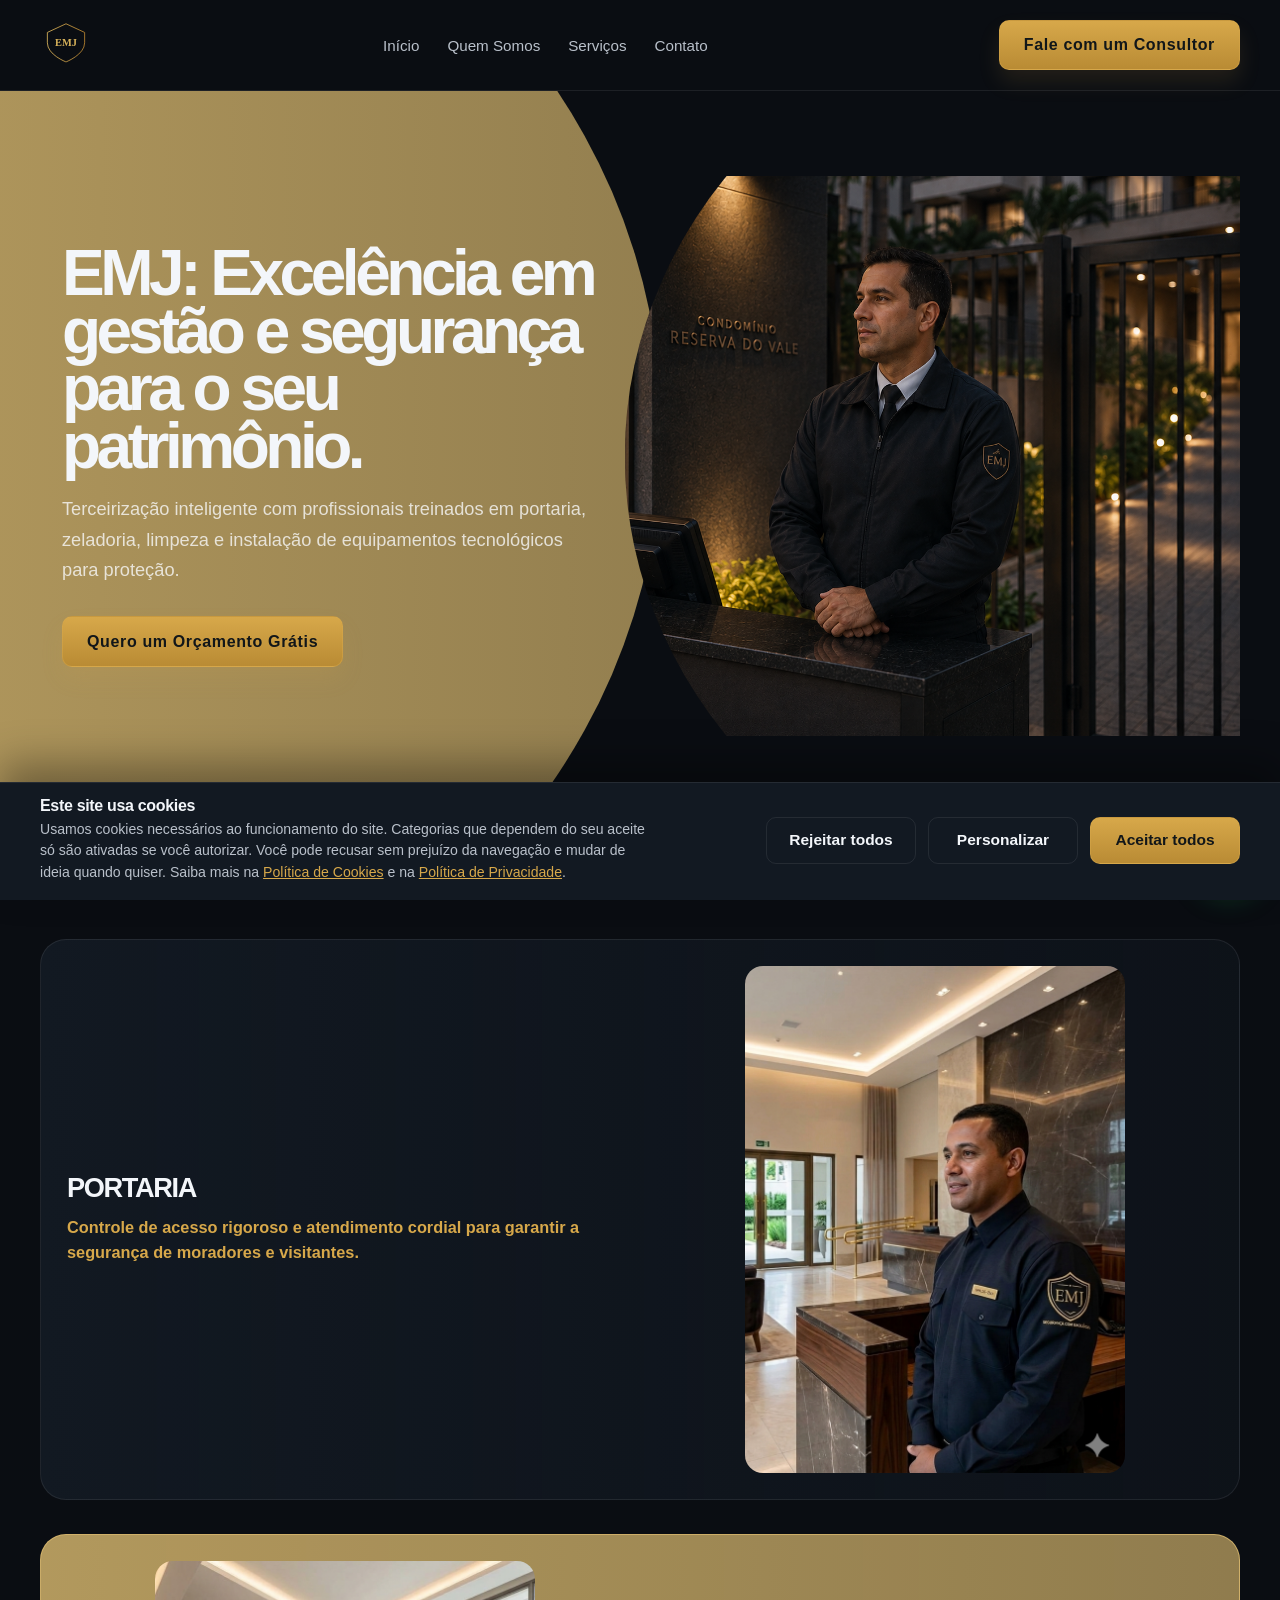
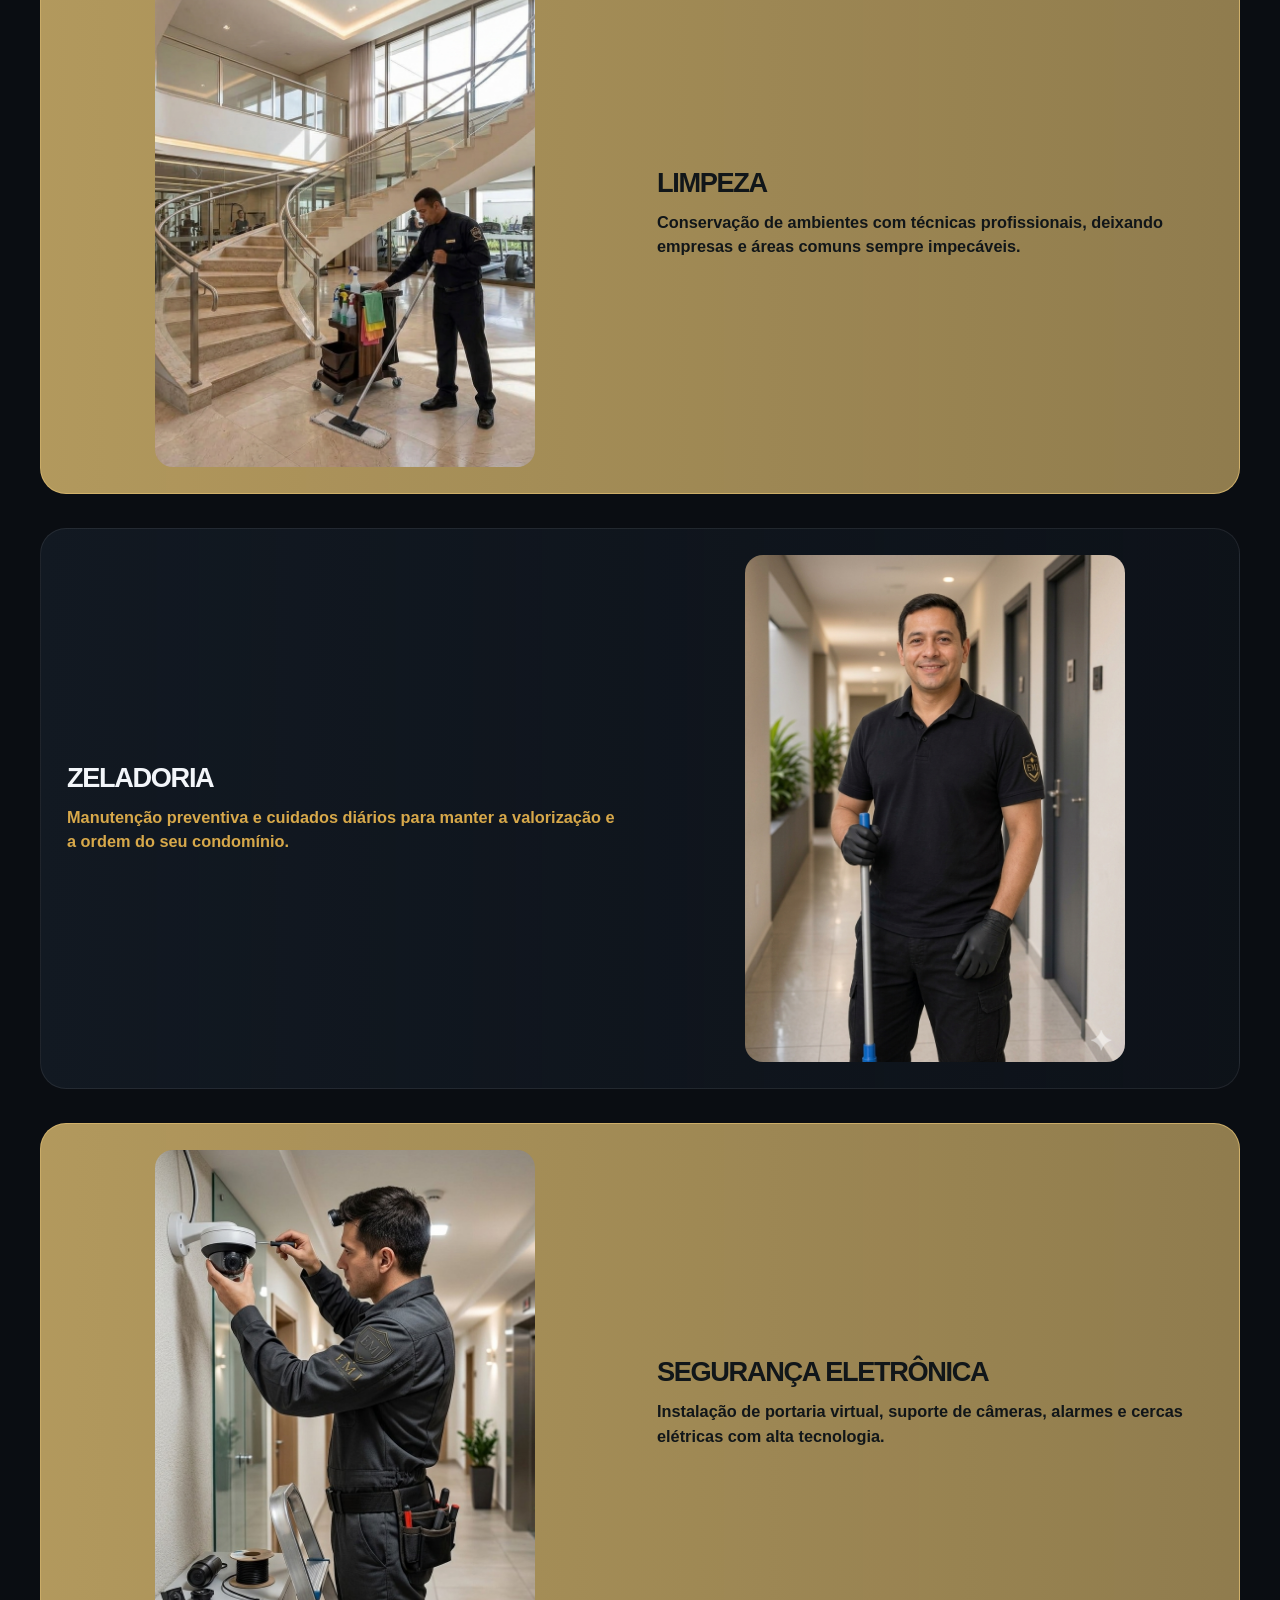
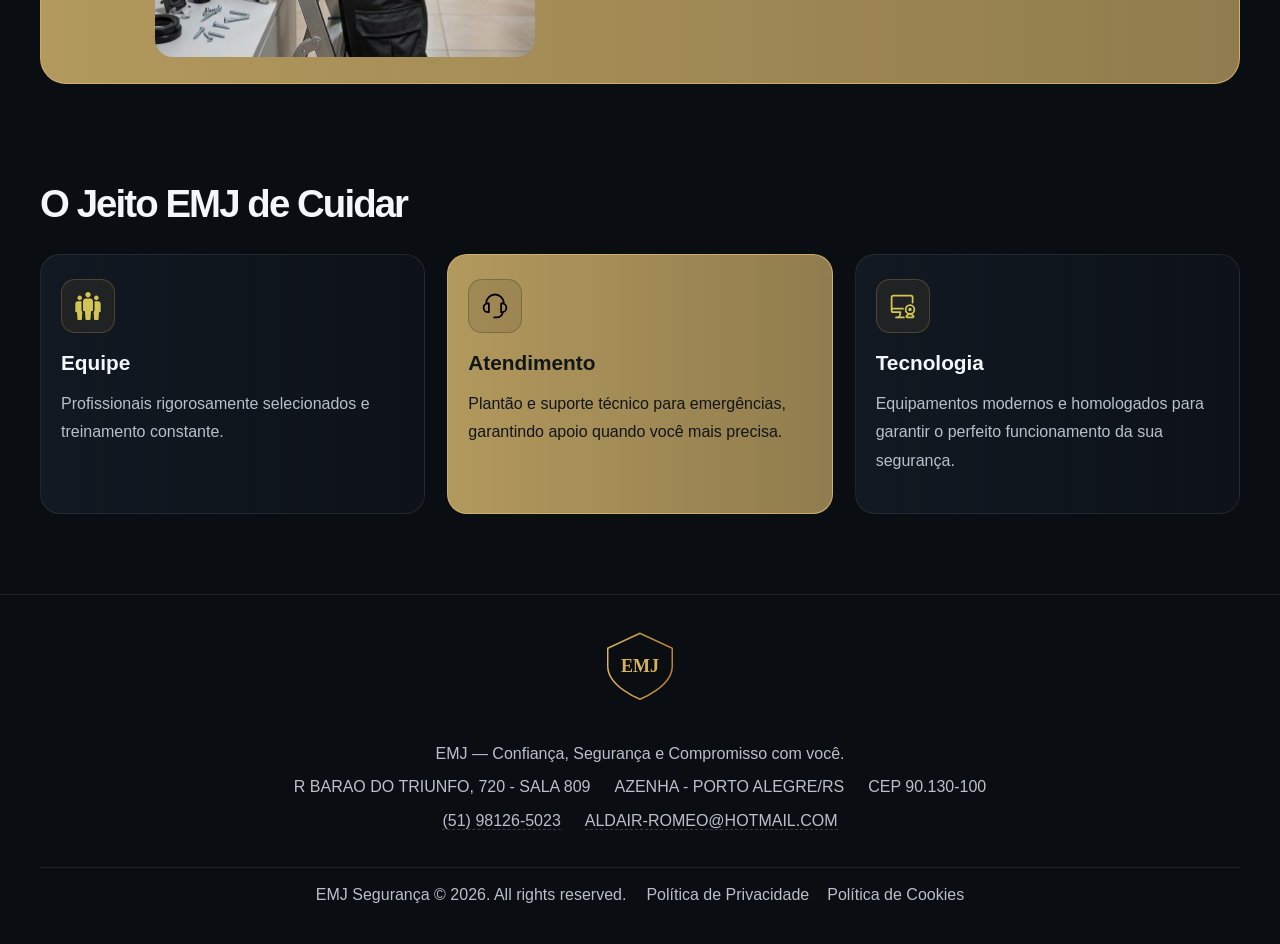
==== index.html @ c7e9490b "ajuste imagem portaria" ====
<!doctype html>
<html lang="pt-BR">
  <head>
    <meta charset="utf-8" />
    <meta name="viewport" content="width=device-width,initial-scale=1" />
    <title>EMJ: Excelência em gestão e segurança para o seu patrimônio.</title>
    <meta name="description" content="Terceirização inteligente com profissionais treinados em portaria, zeladoria, limpeza e instalação de equipamentos tecnológicos para proteção." />

    <link rel="icon" href="assets/emj-logo_sem_fundo.svg" type="image/svg+xml" />
    <meta name="theme-color" content="#0a0d12" />

    <meta property="og:type" content="website" />
    <meta property="og:locale" content="pt_BR" />
    <meta property="og:site_name" content="EMJ" />
    <meta property="og:title" content="EMJ: Excelência em gestão e segurança para o seu patrimônio." />
    <meta property="og:description" content="Terceirização inteligente com profissionais treinados em portaria, zeladoria, limpeza e instalação de equipamentos tecnológicos para proteção." />
    <meta property="og:image" content="assets/capa.png" />
    <meta name="twitter:card" content="summary_large_image" />

    <link rel="preload" as="image" href="assets/capa.png" />
    <link rel="stylesheet" href="css/styles.css?v=25" />

    <script type="application/ld+json">
      {
        "@context": "https://schema.org",
        "@type": "LocalBusiness",
        "name": "EMJ",
        "description": "Terceirização inteligente com profissionais treinados em portaria, zeladoria, limpeza e instalação de equipamentos tecnológicos para proteção.",
        "image": "assets/capa.png",
        "telephone": "+5551981265023",
        "email": "aldair-romeo@hotmail.com",
        "address": {
          "@type": "PostalAddress",
          "streetAddress": "R Barão do Triunfo, 720, Sala 809",
          "addressLocality": "Porto Alegre",
          "addressRegion": "RS",
          "postalCode": "90130-100",
          "addressCountry": "BR"
        },
        "areaServed": {
          "@type": "City",
          "name": "Porto Alegre"
        },
        "makesOffer": [
          { "@type": "Offer", "itemOffered": { "@type": "Service", "name": "Portaria" } },
          { "@type": "Offer", "itemOffered": { "@type": "Service", "name": "Limpeza" } },
          { "@type": "Offer", "itemOffered": { "@type": "Service", "name": "Zeladoria" } },
          { "@type": "Offer", "itemOffered": { "@type": "Service", "name": "Segurança Eletrônica" } }
        ]
      }
    </script>
  </head>
  <body>
    <header class="site-header">
      <div class="container header-inner">
        <a class="logo" href="#" aria-label="Início">
          <img src="assets/emj-logo_sem_fundo.svg" alt="EMJ" width="90" height="90" />
        </a>

        <nav class="main-nav" aria-label="Navegação principal">
          <a href="#">Início</a>
          <a href="#sobre">Quem Somos</a>
          <a href="#servicos">Serviços</a>
          <a href="#contato">Contato</a>
        </nav>

        <a class="btn-cta" data-contato="whatsapp" href="#contato" target="_blank" rel="noopener">Fale com um Consultor</a>
      </div>
    </header>

    <main>
      <section class="hero">
        <div class="hero-shape"></div>
        <div class="container hero-inner">
          <div class="hero-copy">
            <h1><span class="hero-brand">EMJ:</span> Excelência em gestão e segurança para o seu patrimônio.</h1>
            <p>
              Terceirização inteligente com profissionais treinados em portaria, zeladoria, limpeza e instalação de equipamentos tecnológicos para proteção.
            </p>
            <a class="btn-primary" href="#contato">Quero um Orçamento Grátis</a>
          </div>

          <div class="hero-visual" aria-hidden="true">
            <div class="hero-photo"></div>
          </div>
        </div>
      </section>

      <section id="servicos" class="services">
        <div class="container">
          <ol class="linha-tempo">
            <li class="linha-item linha-esquerda">
              <article class="linha-card">
                <img class="linha-imagem" data-foco="direita" src="assets/portaria.png" alt="Portaria" width="1024" height="1024" loading="lazy" decoding="async" />
                <div class="linha-texto">
                  <h2>Portaria</h2>
                  <p>Controle de acesso rigoroso e atendimento cordial para garantir a segurança de moradores e visitantes.</p>
                </div>
              </article>
            </li>

            <li class="linha-item linha-direita">
              <article class="linha-card">
                <img class="linha-imagem" src="assets/limpeza2.png" alt="Limpeza" width="896" height="1200" loading="lazy" decoding="async" />
                <div class="linha-texto">
                  <h2>Limpeza</h2>
                  <p>Conservação de ambientes com técnicas profissionais, deixando empresas e áreas comuns sempre impecáveis.</p>
                </div>
              </article>
            </li>

            <li class="linha-item linha-esquerda">
              <article class="linha-card">
                <img class="linha-imagem" src="assets/zeladoria.png" alt="Zeladoria" width="780" height="1019" loading="lazy" decoding="async" />
                <div class="linha-texto">
                  <h2>Zeladoria</h2>
                  <p>Manutenção preventiva e cuidados diários para manter a valorização e a ordem do seu condomínio.</p>
                </div>
              </article>
            </li>

            <li class="linha-item linha-direita">
              <article class="linha-card">
                <img class="linha-imagem" src="assets/instalacao.jpeg" alt="Segurança Eletrônica" width="1024" height="1024" loading="lazy" decoding="async" />
                <div class="linha-texto">
                  <h2>Segurança Eletrônica</h2>
                  <p>Instalação de portaria virtual, suporte de câmeras, alarmes e cercas elétricas com alta tecnologia.</p>
                </div>
              </article>
            </li>
          </ol>
        </div>
      </section>

      <section id="sobre" class="solutions">
        <div class="container">
          <div class="section-head narrow">
            <h2>O Jeito EMJ de Cuidar</h2>
          </div>

          <div class="solution-grid">
            <article class="solution-card">
              <div class="solution-icon">
                <img src="assets/team.svg" alt="" width="28" height="28" loading="lazy" decoding="async" />
              </div>
              <h3>Equipe</h3>
              <p>Profissionais rigorosamente selecionados e treinamento constante.</p>
            </article>

            <article class="solution-card">
              <div class="solution-icon">
                <img src="assets/service.svg" alt="" width="28" height="28" loading="lazy" decoding="async" />
              </div>
              <h3>Atendimento</h3>
              <p>Plantão e suporte técnico para emergências, garantindo apoio quando você mais precisa.</p>
            </article>

            <article class="solution-card">
              <div class="solution-icon">
                <img src="assets/cam.svg" alt="" width="28" height="28" loading="lazy" decoding="async" />
              </div>
              <h3>Tecnologia</h3>
              <p>Equipamentos modernos e homologados para garantir o perfeito funcionamento da sua segurança.</p>
            </article>
          </div>
        </div>
      </section>
    </main>

    <footer id="contato" class="site-footer">
      <div class="container footer-top">
        <div class="footer-brand">
          <img src="assets/emj-logo_sem_fundo.svg" alt="EMJ" class="logo-sm" width="90" height="90" loading="lazy" />
        </div>

        <div class="footer-info">
          <p>EMJ — Confiança, Segurança e Compromisso com você.</p>

          <div class="footer-contato">
            <p>R BARAO DO TRIUNFO, 720 - SALA 809</p>
            <p>AZENHA - PORTO ALEGRE/RS</p>
            <p>CEP 90.130-100</p>
            <p><a data-contato="telefone" data-copiavel href="#"></a></p>
            <p><a data-copiavel href="mailto:ALDAIR-ROMEO@HOTMAIL.COM">ALDAIR-ROMEO@HOTMAIL.COM</a></p>
            <p class="apenas-leitor" role="status" aria-live="polite"></p>
          </div>
        </div>

      </div>

      <div class="container footer-bottom">
        <span>EMJ Segurança © 2026. All rights reserved.</span>
        <div class="legal-links">
          <a href="politica-de-privacidade.html" target="_blank" rel="noopener">Política de Privacidade</a>
          <a href="politica-de-cookies.html" target="_blank" rel="noopener">Política de Cookies</a>
        </div>
      </div>
    </footer>

    <a class="wa-float" href="https://wa.me/5551995747331?text=Ol%C3%A1%2C%20preciso%20de%20informa%C3%A7%C3%A3o%20ou%20de%20or%C3%A7amento." aria-label="Falar no WhatsApp" target="_blank" rel="noreferrer">
      <svg xmlns="http://www.w3.org/2000/svg" viewBox="0 0 448 512" aria-hidden="true"><!--!Font Awesome Free v7.3.1 by @fontawesome - https://fontawesome.com License - https://fontawesome.com/license/free Copyright 2026 Fonticons, Inc.--><path d="M380.9 97.1c-41.9-42-97.7-65.1-157-65.1-122.4 0-222 99.6-222 222 0 39.1 10.2 77.3 29.6 111L0 480 117.7 449.1c32.4 17.7 68.9 27 106.1 27l.1 0c122.3 0 224.1-99.6 224.1-222 0-59.3-25.2-115-67.1-157zm-157 341.6c-33.2 0-65.7-8.9-94-25.7l-6.7-4-69.8 18.3 18.6-68.1-4.4-7c-18.5-29.4-28.2-63.3-28.2-98.2 0-101.7 82.8-184.5 184.6-184.5 49.3 0 95.6 19.2 130.4 54.1s56.2 81.2 56.1 130.5c0 101.8-84.9 184.6-186.6 184.6zM325.1 300.5c-5.5-2.8-32.8-16.2-37.9-18-5.1-1.9-8.8-2.8-12.5 2.8s-14.3 18-17.6 21.8c-3.2 3.7-6.5 4.2-12 1.4-32.6-16.3-54-29.1-75.5-66-5.7-9.8 5.7-9.1 16.3-30.3 1.8-3.7 .9-6.9-.5-9.7s-12.5-30.1-17.1-41.2c-4.5-10.8-9.1-9.3-12.5-9.5-3.2-.2-6.9-.2-10.6-.2s-9.7 1.4-14.8 6.9c-5.1 5.6-19.4 19-19.4 46.3s19.9 53.7 22.6 57.4c2.8 3.7 39.1 59.7 94.8 83.8 35.2 15.2 49 16.5 66.6 13.9 10.7-1.6 32.8-13.4 37.4-26.4s4.6-24.1 3.2-26.4c-1.3-2.5-5-3.9-10.5-6.6z"/></svg>
    </a>
    <script src="js/contato.js"></script>
    <script src="js/cookies.js"></script>
  </body>
</html>
---- css/styles.css ----
:root {
  --bg: #0a0d12;
  --bg-2: #111923;
  --logo-bg: #0f0f10;
  --panel: #121922;
  --panel-strong: #171e28;
  --line: rgba(255,255,255,0.08);
  --muted: #b9c0ca;
  --text: #f3f6fa;
  --gold: #d7a84a;
  --gold-soft: rgba(215, 168, 74, 0.12);
  --shadow: 0 18px 40px rgba(0,0,0,0.35);
  --fade-painel: linear-gradient(90deg, var(--panel), rgba(18, 25, 34, 0.45));
  --fade-dourado: linear-gradient(90deg, rgba(216, 184, 110, 0.82), rgba(216, 184, 110, 0.65));
  --borda-dourada: rgba(216, 184, 110, 0.82);
  --shadow-topo: 0 -18px 40px rgba(0,0,0,0.35);
  --container: 1200px;
}

* { box-sizing: border-box; }

html { scroll-behavior: smooth; }

body {
  margin: 0;
  font-family: Inter, "Segoe UI", sans-serif;
  background: var(--bg);
  color: var(--text);
  -webkit-font-smoothing: antialiased;
}

img { max-width: 100%; display: block; }

a { color: inherit; }

svg {
  width: 18px;
  height: 18px;
  fill: currentColor;
  display: block;
}

.container {
  width: min(var(--container), calc(100% - 32px));
  margin: 0 auto;
}

.site-header {
  position: sticky;
  top: 0;
  z-index: 30;
  background: var(--bg);
  border-bottom: 1px solid var(--line);
  backdrop-filter: blur(12px);
}

.header-inner {
  height: 90px;
  display: flex;
  align-items: center;
  justify-content: space-between;
  gap: 20px;
}

.logo img {
  height: 52px;
  width: auto;
}

.main-nav {
  display: flex;
  align-items: center;
  gap: 28px;
}

.main-nav a {
  color: var(--muted);
  text-decoration: none;
  font-size: 0.95rem;
}

.btn-cta,
.btn-primary {
  display: inline-flex;
  align-items: center;
  justify-content: center;
  padding: 0.95rem 1.5rem;
  border-radius: 10px;
  border: 1px solid rgba(215, 168, 74, 0.5);
  background: linear-gradient(180deg, #d7a84a 0%, #b98b34 100%);
  color: #111619;
  text-decoration: none;
  font-weight: 800;
  letter-spacing: 0.04em;
  box-shadow: 0 12px 22px rgba(215,168,74,0.12);
  transition: transform 0.2s ease;
}

.btn-cta:hover,
.btn-primary:hover {
  transform: translateY(-2px);
}

.hero {
  position: relative;
  min-height: 760px;
  display: flex;
  align-items: center;
  overflow: hidden;
  background: var(--bg);
}

.hero-shape {
  position: absolute;
  left: -12%;
  top: 0;
  width: 70%;
  height: 100%;
  background: linear-gradient(90deg, rgba(216, 184, 110, 0.82), rgba(216, 184, 110, 0.65));
  clip-path: ellipse(73% 83% at 18% 45%);
}

.hero-inner {
  position: relative;
  z-index: 1;
  display: grid;
  grid-template-columns: 0.95fr 1.05fr;
  align-items: center;
  gap: 28px;
  padding: 80px 0 110px;
}

.hero-copy {
  max-width: 650px;
  padding-left: 22px;
  position: relative;
  z-index: 2;
}

.hero-intro {
  max-width: 380px;
  margin: 0 0 24px;
  color: rgba(248, 248, 248, 0.72);
  font-size: 0.92rem;
  line-height: 1.5;
}

.eyebrow {
  display: inline-block;
  margin-bottom: 18px;
  font-size: 0.72rem;
  font-weight: 700;
  text-transform: uppercase;
  letter-spacing: 0.14em;
  color: var(--gold);
}

.hero-copy h1 {
  margin: 0 0 18px;
  font-size: clamp(3.1rem, 5vw, 6rem);
  line-height: 0.9;
  letter-spacing: -0.07em;
  max-width: 760px;
  text-transform: none;
}

.hero-copy h1 span {
  color: var(--text);
}

.hero-copy h1 .hero-brand {
  color: inherit;
}

.hero-copy p {
  max-width: 620px;
  margin: 0 0 30px;
  color: rgba(248, 248, 248, 0.8);
  font-size: 1.14rem;
  line-height: 1.7;
}

.hero-visual {
  position: relative;
  min-height: 560px;
}

.hero-photo {
  position: absolute;
  right: 0;
  top: 0;
  width: min(100%, 930px);
  height: 100%;
  clip-path: ellipse(82% 83% at 82% 50%);
  background: url('../assets/capa.png') center/cover no-repeat;
}

.story {
  background: #f0eee5;
  color: #12151a;
  padding: 90px 0 54px;
}

.story-split {
  display: grid;
  grid-template-columns: 0.95fr 1.05fr;
  gap: 28px;
  align-items: center;
  min-height: 520px;
}

.story-copy {
  max-width: 590px;
}

.story-copy h2,
.section-head h2,
.services-intro h2,
.panel-copy h2 {
  margin: 0;
  font-size: clamp(2.4rem, 3vw, 4rem);
  letter-spacing: -0.05em;
  line-height: 1.04;
  color: inherit;
}

.story-copy p {
  margin-top: 28px;
  color: rgba(18,21,26,0.8);
  line-height: 1.9;
  font-size: 1.06rem;
}

.camera-visual {
  position: relative;
  min-height: 420px;
  display: flex;
  align-items: center;
  justify-content: center;
}

.camera-visual img {
  width: min(100%, 620px);
  height: auto;
  transform: scaleX(-1);
}

.story-visual {
  position: relative;
  width: min(100%, 620px);
  height: 500px;
  margin-left: auto;
}

.story-visual-card {
  position: absolute;
  width: 210px;
  height: 180px;
  display: flex;
  flex-direction: column;
  align-items: center;
  justify-content: center;
  gap: 18px;
  border-radius: 28px;
  border: 1px solid rgba(255,255,255,0.08);
  background: linear-gradient(180deg, rgba(17,25,35,0.9), rgba(17,25,35,0.66));
  color: var(--text);
}

.story-visual-card span {
  font-size: 0.9rem;
  letter-spacing: 0.08em;
  text-transform: uppercase;
  color: var(--muted);
}

.story-card-a {
  left: 0;
  top: 120px;
  z-index: 1;
}

.story-card-b {
  right: 20px;
  top: 30px;
  width: 250px;
  height: 210px;
  background: linear-gradient(180deg, rgba(215,168,74,0.18), rgba(17,25,35,0.8));
  z-index: 2;
}

.story-card-c {
  left: 70px;
  bottom: 15px;
  z-index: 1;
}

.story-card-d {
  right: 90px;
  bottom: 0;
  z-index: 3;
}

.visual-icon {
  width: 64px;
  height: 64px;
  display: grid;
  place-items: center;
  border-radius: 18px;
  background: rgba(255,255,255,0.04);
  border: 1px solid rgba(255,255,255,0.06);
}

.visual-icon img {
  width: 35px;
  height: 35px;
  filter: brightness(0) invert(1);
}

.feature-scroll {
  position: relative;
  overflow: hidden;
  padding: 0 0 18px;
}

.feature-panel {
  min-height: 135vh;
  display: flex;
  align-items: center;
  position: relative;
  overflow: hidden;
  padding: 14px 0;
  isolation: isolate;
}

.feature-panel + .feature-panel {
  margin-top: -102px;
  position: relative;
  z-index: 2;
}

.panel-light,
.panel-dark {
  position: relative;
  margin: 0;
  border-radius: 0;
  box-shadow: inset 0 0 0 1px rgba(255,255,255,0.12), 0 30px 60px rgba(0,0,0,0.22);
  overflow: hidden;
  background-attachment: fixed;
}

.panel-light {
  background: linear-gradient(180deg, #d9c89a 0%, #d0be8c 100%);
  color: #12151a;
  border: 1px solid rgba(19, 23, 28, 0.24);
}

.panel-dark {
  background: linear-gradient(180deg, #0b1017 0%, #0d131b 100%);
  color: #eef3f6;
  border: 1px solid rgba(255,255,255,0.08);
}

.panel-inner {
  display: grid;
  grid-template-columns: 0.95fr 1.05fr;
  align-items: center;
  gap: 34px;
  min-height: 100vh;
  padding: 60px 0;
  position: relative;
  z-index: 2;
}

.panel-inner.reverse {
  grid-template-columns: 1.05fr 0.95fr;
}

.panel-copy {
  max-width: 520px;
  position: relative;
  z-index: 2;
}

.panel-copy p {
  margin: 22px 0 30px;
  font-size: 1.08rem;
  line-height: 1.8;
}

.panel-copy .eyebrow {
  color: rgba(18, 21, 26, 0.76);
  margin-bottom: 20px;
}

.panel-dark .panel-copy .eyebrow {
  color: #d7a84a;
}

.panel-visual {
  position: relative;
  height: 620px;
  width: 100%;
  display: block;
  z-index: 4;
  transform: translateZ(0);
}

.sticky-visual {
  position: sticky;
  top: 110px;
  height: calc(100vh - 150px);
}

.panel-photo {
  position: absolute;
  border-radius: 38px;
  background-size: cover;
  background-position: center;
  box-shadow: 0 32px 60px rgba(0,0,0,0.28), inset 0 0 0 1px rgba(255,255,255,0.18);
  border: 1px solid rgba(255,255,255,0.24);
  overflow: hidden;
}

.panel-photo-one {
  background-image: url('https://images.unsplash.com/photo-1520607162513-77705c0f0d4a?auto=format&fit=crop&w=1200&q=80');
  left: -42px;
  bottom: -22px;
  width: 86%;
  height: 84%;
  z-index: 1;
}

.panel-photo-two {
  background-image: url('https://images.unsplash.com/photo-1512917774080-9991f1c4c750?auto=format&fit=crop&w=1200&q=80');
  left: 25%;
  top: 6%;
  width: 84%;
  height: 86%;
  z-index: 3;
  transform: translateY(28px);
}

.panel-photo-three {
  background-image: url('https://images.unsplash.com/photo-1505693416388-ac5ce068fe85?auto=format&fit=crop&w=1200&q=80');
  left: -42px;
  bottom: -22px;
  width: 86%;
  height: 84%;
  z-index: 1;
}

.panel-photo-four {
  background-image: url('https://images.unsplash.com/photo-1484154218962-a197022b5858?auto=format&fit=crop&w=1200&q=80');
  right: -42px;
  top: 6%;
  left: auto;
  width: 84%;
  height: 86%;
  z-index: 3;
  transform: translateY(28px);
}

.security-hero {
  padding: 30px 0 0;
}

.security-hero h2 {
  padding: 52px 20px 58px;
  border-top: 1px solid var(--line);
  border-bottom: 1px solid var(--line);
  background: linear-gradient(180deg, rgba(255,255,255,0.01), rgba(255,255,255,0.0));
}

.security-hero h2 span {
  color: var(--gold);
}

.services-intro {
  padding: 58px 0 18px;
  background: linear-gradient(180deg, #0b1017 0%, #0d131b 100%);
}

.services-intro h2 {
  display: flex;
  align-items: center;
  justify-content: center;
  gap: 16px;
  margin: 0;
  text-align: center;
}

.services-title-icon {
  width: 70px;
  height: 70px;
  flex: 0 0 auto;
  filter: brightness(0) saturate(100%) invert(80%) sepia(26%) saturate(850%) hue-rotate(10deg) brightness(95%) contrast(88%);
}

.services {
  padding-top: 88px;
  padding-bottom: 90px;
  background: var(--bg);
}

.section-head {
  margin-bottom: 30px;
}

.services-grid {
  display: grid;
  grid-template-columns: repeat(2, minmax(0, 1fr));
  gap: 28px;
  max-width: 1200px;
  margin: 0 auto;
}

.service-card {
  background: var(--panel);
  border: 1px solid var(--line);
  border-radius: 26px;
  padding: 24px 28px 26px;
  min-height: 312px;
  transition: transform 180ms ease, border-color 180ms ease;
  transform-origin: center;
}

.service-card:nth-child(even) {
  background: #d7a84a;
  border-color: #d7a84a;
  color: #111619;
}

.service-card:nth-child(even) .service-topline {
  background: linear-gradient(90deg, #111619, transparent);
}

.service-card:nth-child(even) .service-icon {
  background: rgba(17, 22, 25, 0.1);
  border-color: rgba(17, 22, 25, 0.24);
}

.service-card:nth-child(even) .service-icon img {
  filter: brightness(0) saturate(100%);
}

.service-card:nth-child(even) p,
.service-card:nth-child(even) span {
  color: #111619;
}

.service-card:hover {
  transform: scale(1.02);
  border-color: rgba(215, 168, 74, 0.42);
}

@media (prefers-reduced-motion: reduce) {
  .service-card {
    transition: none;
  }
}

.service-topline {
  width: 86px;
  height: 4px;
  background: linear-gradient(90deg, var(--gold), transparent);
  border-radius: 999px;
  margin-bottom: 20px;
}

.service-icon {
  width: 54px;
  height: 54px;
  display: inline-flex;
  align-items: center;
  justify-content: center;
  border-radius: 14px;
  background: rgba(215, 168, 74, 0.08);
  border: 1px solid rgba(215, 168, 74, 0.25);
  margin-bottom: 18px;
}

.service-icon img {
  width: 28px;
  height: 28px;
  filter: brightness(0) saturate(100%) invert(80%) sepia(26%) saturate(850%) hue-rotate(10deg) brightness(95%) contrast(88%);
}

.service-card h3 {
  margin: 0 0 16px;
  font-size: clamp(2.15rem, 2.3vw, 3rem);
  letter-spacing: -0.065em;
  line-height: 1.06;
  text-transform: uppercase;
}

.service-card p {
  margin: 0 0 14px;
  font-size: clamp(1.2rem, 1.28vw, 1.7rem);
  color: var(--gold);
  line-height: 1.4;
  font-weight: 700;
}

.service-card span {
  color: var(--muted);
  line-height: 1.72;
  display: block;
  font-size: 1.02rem;
}

.solutions {
  padding: 10px 0 80px;
  background: var(--bg);
}

section .narrow {
  max-width: 760px;
}

.solution-grid {
  display: grid;
  grid-template-columns: repeat(3, minmax(0, 1fr));
  gap: 22px;
}

.solution-card {
  background: var(--fade-painel);
  border: 1px solid var(--line);
  border-radius: 20px;
  padding: 24px 20px;
  min-height: 260px;
}

.solution-card:nth-child(even) {
  background: var(--fade-dourado);
  border-color: var(--borda-dourada);
  color: #111619;
}

.solution-card:nth-child(even) .solution-number,
.solution-card:nth-child(even) p {
  color: #111619;
}

.solution-card:nth-child(even) .solution-icon {
  background: rgba(17, 22, 25, 0.1);
  border-color: rgba(17, 22, 25, 0.24);
}

.solution-card:nth-child(even) .solution-icon img {
  filter: brightness(0) saturate(100%);
}

.solution-number {
  color: var(--gold);
  font-weight: 800;
  letter-spacing: 0.04em;
  margin-bottom: 16px;
}

.solution-icon {
  width: 54px;
  height: 54px;
  display: inline-flex;
  align-items: center;
  justify-content: center;
  border-radius: 14px;
  background: rgba(215, 168, 74, 0.08);
  border: 1px solid rgba(215, 168, 74, 0.25);
  margin-bottom: 18px;
}

.solution-icon img {
  width: 28px;
  height: 28px;
  filter: brightness(0) saturate(100%) invert(80%) sepia(26%) saturate(850%) hue-rotate(10deg) brightness(95%) contrast(88%);
}

.solution-card h3 {
  margin: 0 0 14px;
  font-size: 1.3rem;
  line-height: 1.2;
}

.solution-card p {
  margin: 0;
  color: var(--muted);
  line-height: 1.8;
}

.feature-strip {
  padding: 12px 0 60px;
}

.feature-inner {
  display: grid;
  grid-template-columns: repeat(3, minmax(0, 1fr));
  gap: 22px;
}

.feature-box {
  min-height: 190px;
  border-radius: 22px;
  border: 1px solid var(--line);
  background: linear-gradient(180deg, rgba(255,255,255,0.02), rgba(255,255,255,0.01));
  display: flex;
  align-items: center;
  justify-content: center;
  text-align: center;
  padding: 22px;
}

.feature-box h3 {
  margin: 0;
  font-size: clamp(1.7rem, 2vw, 2.3rem);
  letter-spacing: -0.05em;
}

.feature-box.highlight {
  background: linear-gradient(135deg, rgba(215,168,74,0.08), rgba(255,255,255,0.02));
  border-color: rgba(215,168,74,0.45);
  display: block;
  padding: 26px 24px;
  align-items: flex-start;
  justify-content: flex-start;
  text-align: left;
}

.feature-box.highlight h3 {
  margin-bottom: 12px;
}

.feature-box.highlight p {
  margin: 0;
  color: var(--muted);
  line-height: 1.7;
}

.cta-band {
  padding: 20px 0 65px;
}

.cta-inner {
  background: linear-gradient(180deg, rgba(255,255,255,0.02), rgba(255,255,255,0.01));
  border: 1px solid var(--line);
  border-radius: 28px;
  padding: 36px 28px;
  display: flex;
  align-items: center;
  justify-content: space-between;
  gap: 20px;
}

.cta-inner h2 {
  margin: 0;
  font-size: clamp(2rem, 3vw, 3rem);
  letter-spacing: -0.05em;
  line-height: 1.1;
  max-width: 760px;
}

.site-footer {
  border-top: 1px solid var(--line);
  padding: 30px 0 40px;
  background: var(--bg);
}

.footer-top {
  display: grid;
  gap: 26px;
  justify-items: center;
  max-width: 900px;
  text-align: center;
}

.footer-brand {
  display: flex;
  flex-direction: column;
  align-items: center;
}

.logo-sm {
  width: 90px;
  height: auto;
  margin-inline: auto;
}

.socials {
  display: flex;
  justify-content: center;
  gap: 12px;
}

.socials a {
  width: 36px;
  height: 36px;
  display: inline-flex;
  align-items: center;
  justify-content: center;
  border-radius: 50%;
  border: 1px solid var(--line);
  color: var(--text);
  text-decoration: none;
  font-weight: 700;
  transition: border-color 0.2s ease, transform 0.2s ease;
}

.socials a:hover {
  border-color: rgba(215,168,74,0.65);
  transform: translateY(-2px);
}

.footer-info h3 {
  margin: 0 0 14px;
  font-size: 2rem;
  letter-spacing: -0.05em;
}

.footer-info {
  min-width: 0;
  max-width: 720px;
  width: 100%;
}

.footer-info p {
  margin: 0 0 8px;
  color: var(--muted);
  line-height: 1.6;
  overflow-wrap: anywhere;
}

.footer-links {
  display: flex;
  justify-content: center;
  flex-wrap: wrap;
  gap: 10px 26px;
  margin: 20px 0 24px;
}

.footer-links a {
  color: var(--muted);
  text-decoration: none;
  font-size: 0.98rem;
  transition: color 0.2s ease;
}

.footer-links a:hover {
  color: var(--gold);
}

.footer-contato a {
  color: var(--muted);
  text-decoration: none;
  transition: color 0.2s ease;
}

.footer-contato {
  display: flex;
  flex-wrap: wrap;
  justify-content: center;
  gap: 4px 24px;
  max-width: 900px;
  margin: 0 auto;
}

.footer-contato p {
  margin-bottom: 4px;
}

.footer-contato a:hover {
  color: var(--gold);
}

.footer-form-wrap {
  width: min(520px, 100%);
  flex: 0 1 520px;
}

.contact-form {
  display: grid;
  gap: 16px;
}

.field {
  display: grid;
  gap: 10px;
  color: var(--muted);
  font-size: 0.98rem;
}

.field span {
  font-weight: 600;
}

.contact-form input,
.contact-form textarea {
  width: 100%;
  border: 1px solid rgba(255,255,255,0.08);
  background: rgba(255,255,255,0.02);
  color: var(--text);
  border-radius: 14px;
  padding: 1rem 1.1rem;
  font: inherit;
  transition: border-color 0.2s ease, box-shadow 0.2s ease;
}

.contact-form input:focus,
.contact-form textarea:focus {
  outline: none;
  border-color: rgba(215,168,74,0.7);
  box-shadow: 0 0 0 3px rgba(215,168,74,0.12);
}

.contact-form textarea {
  min-height: 110px;
  resize: vertical;
}

.radio-row {
  display: flex;
  flex-wrap: wrap;
  gap: 28px;
  color: var(--muted);
  padding-top: 6px;
}

.radio-item {
  display: inline-flex;
  align-items: center;
  gap: 12px;
  cursor: pointer;
}

.radio-item input {
  appearance: none;
  width: 18px;
  height: 18px;
  border-radius: 50%;
  border: 2px solid rgba(255,255,255,0.5);
  background: transparent;
  position: relative;
  margin: 0;
}

.radio-item input:checked {
  border-color: var(--gold);
}

.radio-item input:checked::after {
  content: "";
  position: absolute;
  inset: 3px;
  border-radius: 50%;
  background: var(--gold);
}

.textarea-field textarea {
  min-height: 128px;
}

.form-submit-row {
  display: grid;
  gap: 18px;
  margin-top: 8px;
}

.checkbox-row {
  display: flex;
  align-items: flex-start;
  gap: 12px;
  color: var(--muted);
  line-height: 1.6;
}

.checkbox-row input {
  appearance: none;
  width: 20px;
  height: 20px;
  border-radius: 6px;
  border: 1px solid rgba(255,255,255,0.3);
  background: rgba(255,255,255,0.02);
  margin-top: 4px;
  position: relative;
}

.checkbox-row input:checked {
  background: var(--gold);
  border-color: var(--gold);
}

.checkbox-row input:checked::after {
  content: "";
  position: absolute;
  left: 6px;
  top: 2px;
  width: 5px;
  height: 10px;
  border: solid #111;
  border-width: 0 2px 2px 0;
  transform: rotate(45deg);
}

.send-btn {
  justify-self: flex-end;
  min-width: 200px;
  margin-top: 4px;
}

.footer-bottom {
  margin-top: 30px;
  padding-top: 18px;
  border-top: 1px solid var(--line);
  display: flex;
  justify-content: center;
  text-align: center;
  gap: 20px;
  color: var(--muted);
  flex-wrap: wrap;
}

.legal-links {
  display: flex;
  justify-content: center;
  gap: 18px;
  flex-wrap: wrap;
}

.legal-links a {
  color: var(--muted);
  text-decoration: none;
}

.wa-float {
  position: fixed;
  right: 22px;
  bottom: 22px;
  width: 58px;
  height: 58px;
  display: inline-flex;
  align-items: center;
  justify-content: center;
  border-radius: 50%;
  background: linear-gradient(180deg, #2fd96d 0%, #19b758 100%);
  color: #fff;
  box-shadow: 0 16px 30px rgba(25, 183, 88, 0.35);
  z-index: 40;
}

.wa-float svg {
  width: 26px;
  height: 26px;
}

@media (max-width: 980px) {
  .container {
    width: min(var(--container), calc(100% - 48px));
  }

  .hero-inner {
    gap: 22px;
    padding: 58px 0 76px;
  }

  .hero-copy {
    padding-left: 0;
  }

  .hero-copy h1 {
    font-size: clamp(2.8rem, 5.2vw, 4.6rem);
  }

  .hero-copy p {
    font-size: 1rem;
  }

  .hero-visual {
    min-height: 0;
  }

  .story-inner,
  .cta-inner {
    grid-template-columns: 1fr;
    display: grid;
  }

  .services-grid,
  .solution-grid,
  .feature-inner {
    grid-template-columns: repeat(2, minmax(0, 1fr));
  }

  .footer-form-wrap {
    width: 100%;
    max-width: none;
  }
}

@media (max-width: 720px) {
  .container {
    width: min(var(--container), calc(100% - 32px));
  }

  .main-nav {
    display: none;
  }

  .header-inner {
    height: 76px;
  }

  .hero {
    min-height: 0;
  }

  .hero-inner {
    grid-template-columns: 1fr;
    gap: 34px;
    padding: 46px 0 64px;
  }

  .hero-copy {
    max-width: 560px;
  }

  .hero-copy h1 {
    font-size: clamp(2.65rem, 11vw, 4.2rem);
    line-height: 0.96;
    letter-spacing: -0.055em;
  }

  .hero-copy p {
    font-size: 1rem;
    line-height: 1.6;
  }

  .hero-copy .btn-primary {
    width: 100%;
    max-width: 360px;
  }

  .hero-visual {
    min-height: 0;
  }

  .hero-photo {
    position: relative;
    width: 100%;
    height: 360px;
    clip-path: ellipse(92% 82% at 82% 50%);
  }

  .services-grid,
  .solution-grid,
  .feature-inner {
    grid-template-columns: 1fr;
  }

  .cta-inner {
    padding: 24px 20px;
  }

  .footer-top {
    width: min(var(--container), calc(100% - 32px));
  }

  .footer-contato {
    flex-direction: column;
    gap: 2px;
  }

  .wa-float {
    right: 16px;
    bottom: 16px;
  }
}

@media (min-width: 760px) and (max-width: 899px) {
  .linha-card {
    grid-template-columns: minmax(0, 0.9fr) minmax(0, 1.1fr);
    gap: 24px;
    padding: 22px;
  }

  .linha-imagem {
    max-width: 300px;
  }
}

.feature-inner {
  grid-template-columns: 1fr;
}

.cta-inner {
  padding: 28px 20px;
}

.story-visual {
  height: 330px;
}




/* ---------- Paginas de politica ---------- */

.legal-page {
  padding: 64px 0 90px;
  background: var(--bg);
}

.legal-inner {
  max-width: 860px;
}

.legal-inner h1 {
  margin: 0 0 8px;
  font-size: clamp(2.2rem, 3.4vw, 3.4rem);
  letter-spacing: -0.05em;
  line-height: 1.05;
}

.legal-update {
  margin: 0 0 34px;
  color: var(--muted);
  font-size: 0.95rem;
}

.legal-inner h2 {
  margin: 40px 0 14px;
  font-size: 1.35rem;
  letter-spacing: -0.02em;
  color: var(--gold);
}

.legal-inner p,
.legal-inner li {
  color: var(--muted);
  line-height: 1.8;
}

.legal-inner p {
  margin: 0 0 14px;
}

.legal-inner ul {
  margin: 0 0 14px;
  padding-left: 20px;
}

.legal-inner li {
  margin-bottom: 8px;
}

.legal-inner strong {
  color: var(--text);
}

.legal-inner a {
  color: var(--gold);
}

.legal-table-wrap {
  overflow-x: auto;
  margin-bottom: 18px;
}

.legal-table {
  width: 100%;
  border-collapse: collapse;
  min-width: 520px;
}

.legal-table th,
.legal-table td {
  border: 1px solid var(--line);
  padding: 12px 14px;
  text-align: left;
  vertical-align: top;
  color: var(--muted);
  line-height: 1.7;
  font-size: 0.98rem;
}

.legal-table th {
  color: var(--text);
  background: rgba(255,255,255,0.03);
}

/* ---------- Aviso de cookies ---------- */

.cookie-banner {
  position: fixed;
  left: 0;
  right: 0;
  bottom: 0;
  z-index: 60;
  max-height: 20vh;
  overflow-y: auto;
  background: var(--panel);
  border-top: 1px solid var(--line);
  box-shadow: var(--shadow-topo);
}

.cookie-inner {
  width: min(var(--container), calc(100% - 32px));
  margin: 0 auto;
  padding: 14px 0 16px;
  display: grid;
  gap: 12px;
}

.cookie-texto h2 {
  margin: 0 0 4px;
  font-size: 1rem;
  letter-spacing: -0.02em;
}

.cookie-texto p {
  margin: 0;
  color: var(--muted);
  line-height: 1.55;
  font-size: 0.88rem;
  max-width: 78ch;
}

.cookie-texto a {
  color: var(--gold);
}

.cookie-opcoes[hidden] {
  display: none;
}

.cookie-opcoes {
  display: grid;
  gap: 12px;
  padding: 14px;
  border: 1px solid var(--line);
  border-radius: 14px;
  background: rgba(255,255,255,0.02);
}

.cookie-opcao {
  display: grid;
  grid-template-columns: auto 1fr;
  gap: 12px;
  align-items: start;
  color: var(--muted);
  line-height: 1.6;
  font-size: 0.94rem;
  cursor: pointer;
}

.cookie-opcao input {
  margin-top: 4px;
  accent-color: var(--gold);
}

.cookie-opcao strong {
  display: block;
  color: var(--text);
  margin-bottom: 2px;
}

.cookie-acoes {
  display: flex;
  flex-wrap: wrap;
  gap: 12px;
}

.cookie-btn {
  flex: 1 1 190px;
  padding: 0.85rem 1.3rem;
  border-radius: 10px;
  font-family: inherit;
  font-weight: 700;
  font-size: 0.97rem;
  cursor: pointer;
  transition: border-color 0.2s ease, transform 0.2s ease;
}

.cookie-btn:hover {
  transform: translateY(-2px);
}

.cookie-btn-principal {
  border: 1px solid rgba(215, 168, 74, 0.5);
  background: linear-gradient(180deg, #d7a84a 0%, #b98b34 100%);
  color: #111619;
}

.cookie-btn-secundario {
  border: 1px solid var(--line);
  background: transparent;
  color: var(--text);
}

.cookie-btn-secundario:hover {
  border-color: rgba(215, 168, 74, 0.5);
}

@media (min-width: 760px) {
  .cookie-acoes {
    justify-content: flex-end;
  }

  .cookie-btn {
    flex: 0 0 auto;
    min-width: 150px;
  }
}

@media (min-width: 980px) {
  .cookie-inner {
    grid-template-columns: minmax(0, 1fr) auto;
    align-items: center;
    column-gap: 24px;
  }

  .cookie-texto {
    grid-column: 1;
    grid-row: 1;
  }

  .cookie-acoes {
    grid-column: 2;
    grid-row: 1;
  }

  .cookie-opcoes {
    grid-column: 1 / -1;
    grid-row: 2;
  }
}

/* ---------- Servicos em zigue-zague ---------- */

.linha-tempo {
  list-style: none;
  margin: 0 auto;
  padding: 0;
  max-width: 1200px;
  display: grid;
  gap: 34px;
}

.linha-card {
  display: grid;
  gap: 24px;
  align-items: center;
  background: var(--fade-painel);
  border: 1px solid var(--line);
  border-radius: 26px;
  padding: 22px;
  transition: transform 180ms ease, border-color 180ms ease;
}

.linha-item:nth-child(even) .linha-card {
  background: var(--fade-dourado);
  border-color: var(--borda-dourada);
  color: #111619;
}

.linha-item:nth-child(even) .linha-texto p {
  color: #111619;
}

.linha-card:hover {
  transform: translateY(-3px);
  border-color: rgba(215, 168, 74, 0.42);
}

.linha-imagem {
  width: 100%;
  max-width: 380px;
  aspect-ratio: 3 / 4;
  height: auto;
  justify-self: center;
  object-fit: cover;
  object-position: center top;
  border-radius: 18px;
}

/* corta pela esquerda, preservando o lado direito da foto */
.linha-imagem[data-foco="direita"] {
  object-position: right top;
}

.linha-texto h2 {
  margin: 0 0 12px;
  font-size: clamp(1.7rem, 2vw, 2.4rem);
  letter-spacing: -0.05em;
  line-height: 1.06;
  text-transform: uppercase;
}

.linha-texto p {
  margin: 0;
  color: var(--gold);
  font-size: clamp(1.02rem, 1.05vw, 1.25rem);
  line-height: 1.5;
  font-weight: 700;
}

/* zigue-zague: imagem alterna de lado, card ocupa a largura toda */
@media (min-width: 900px) {
  .linha-card {
    grid-template-columns: minmax(0, 1fr) minmax(0, 1fr);
    gap: 34px;
    padding: 26px;
  }

  .linha-esquerda .linha-imagem {
    grid-column: 2;
    grid-row: 1;
  }

  .linha-esquerda .linha-texto {
    grid-column: 1;
    grid-row: 1;
  }

  .linha-direita .linha-imagem {
    grid-column: 1;
    grid-row: 1;
  }

  .linha-direita .linha-texto {
    grid-column: 2;
    grid-row: 1;
  }
}

/* ---------- Copiar contato ---------- */

.apenas-leitor {
  position: absolute;
  width: 1px;
  height: 1px;
  margin: -1px;
  padding: 0;
  overflow: hidden;
  clip: rect(0 0 0 0);
  white-space: nowrap;
  border: 0;
}

.footer-contato [data-copiavel] {
  position: relative;
  cursor: pointer;
  border-bottom: 1px dashed rgba(255, 255, 255, 0.18);
}

.footer-contato [data-copiavel]:hover {
  border-bottom-color: var(--gold);
}

.footer-contato [data-copiavel].copiado::after {
  content: "Copiado";
  position: absolute;
  left: 0;
  bottom: calc(100% + 8px);
  padding: 5px 10px;
  border-radius: 8px;
  background: var(--gold);
  color: #111619;
  font-size: 0.8rem;
  font-weight: 700;
  white-space: nowrap;
  pointer-events: none;
}
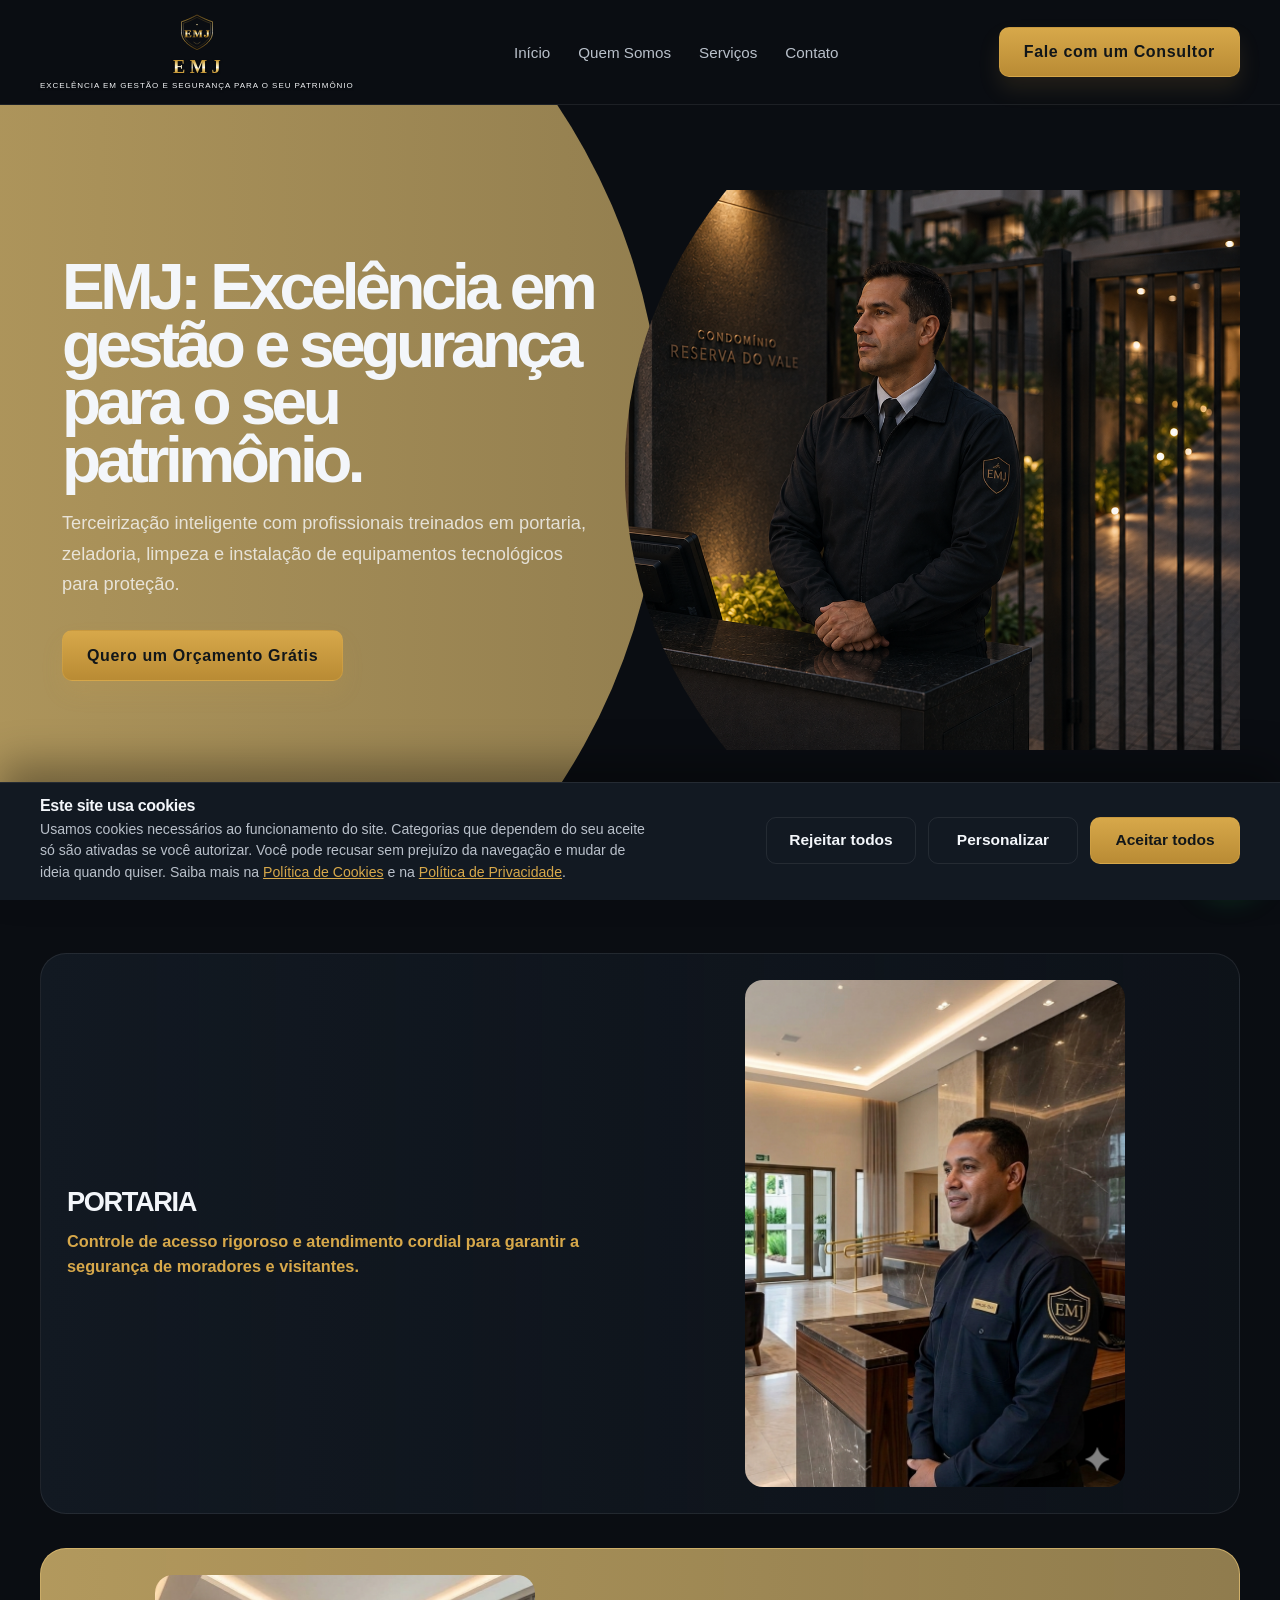
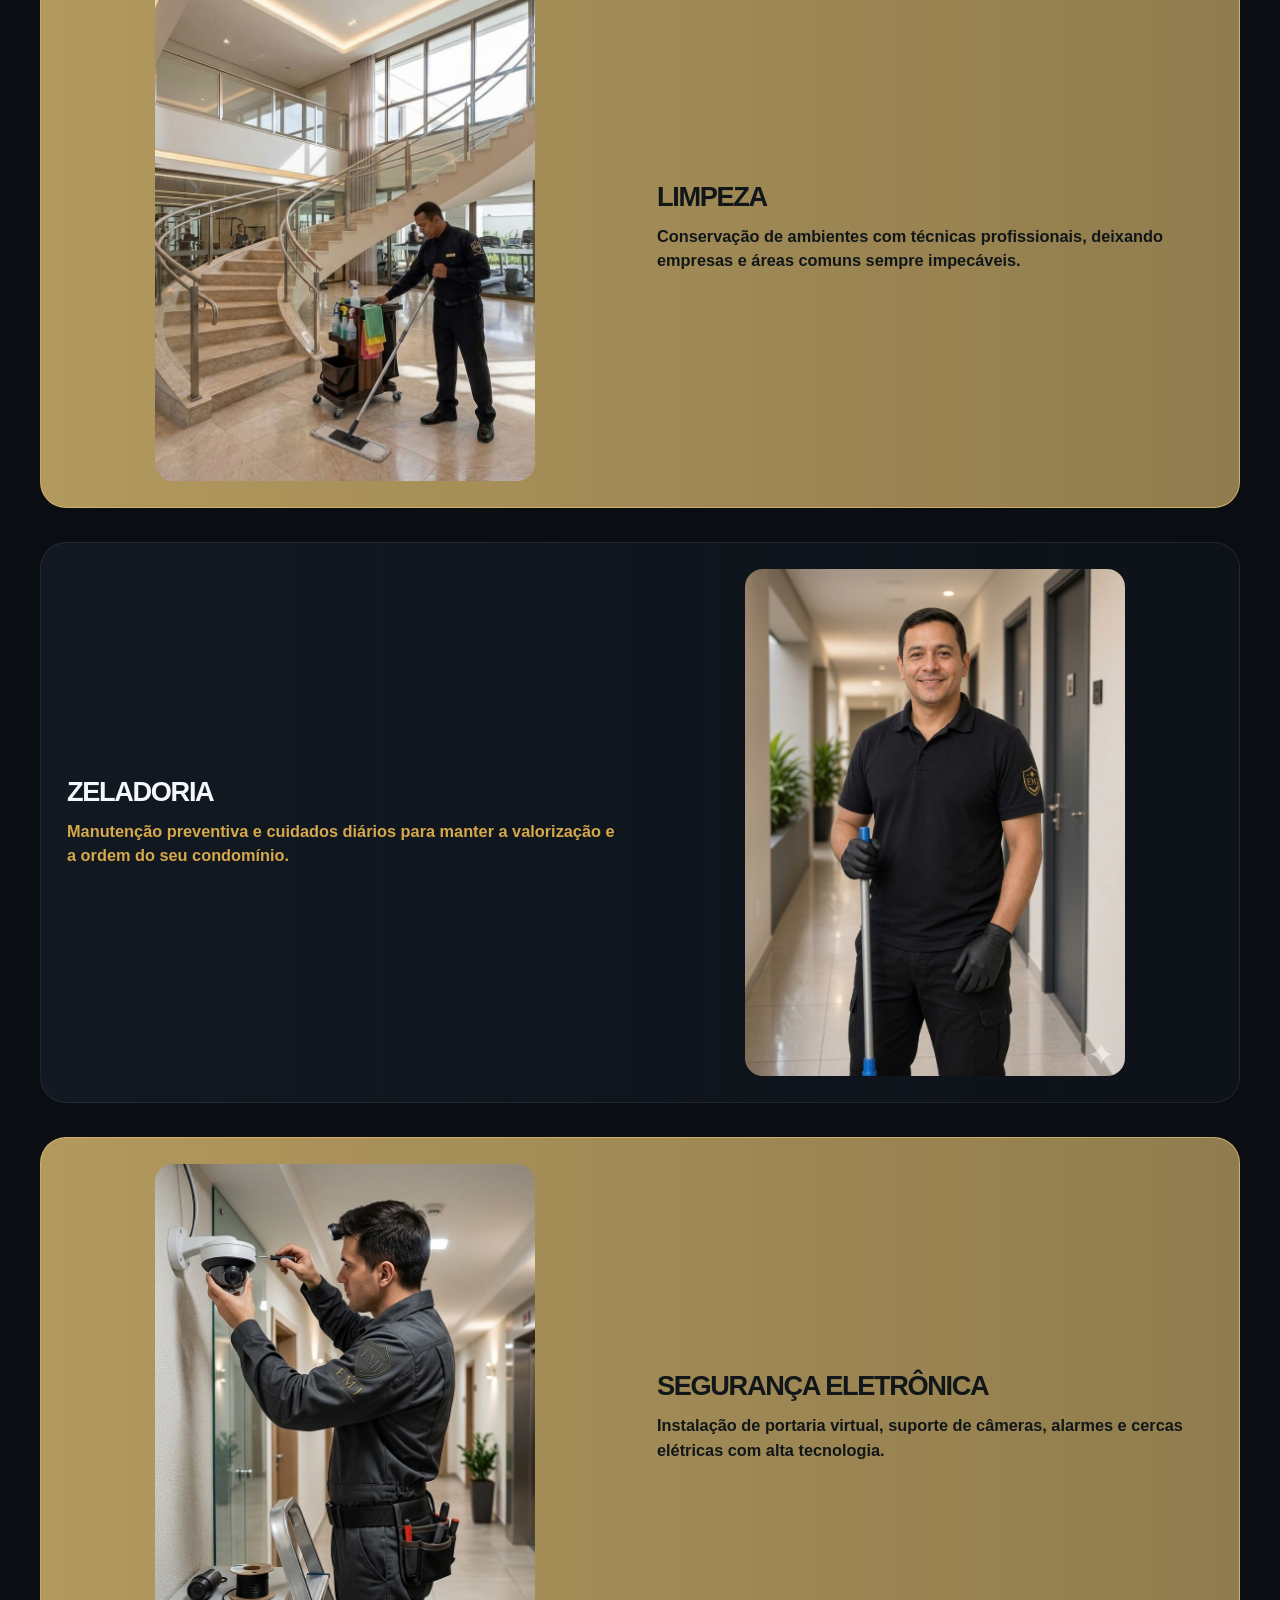
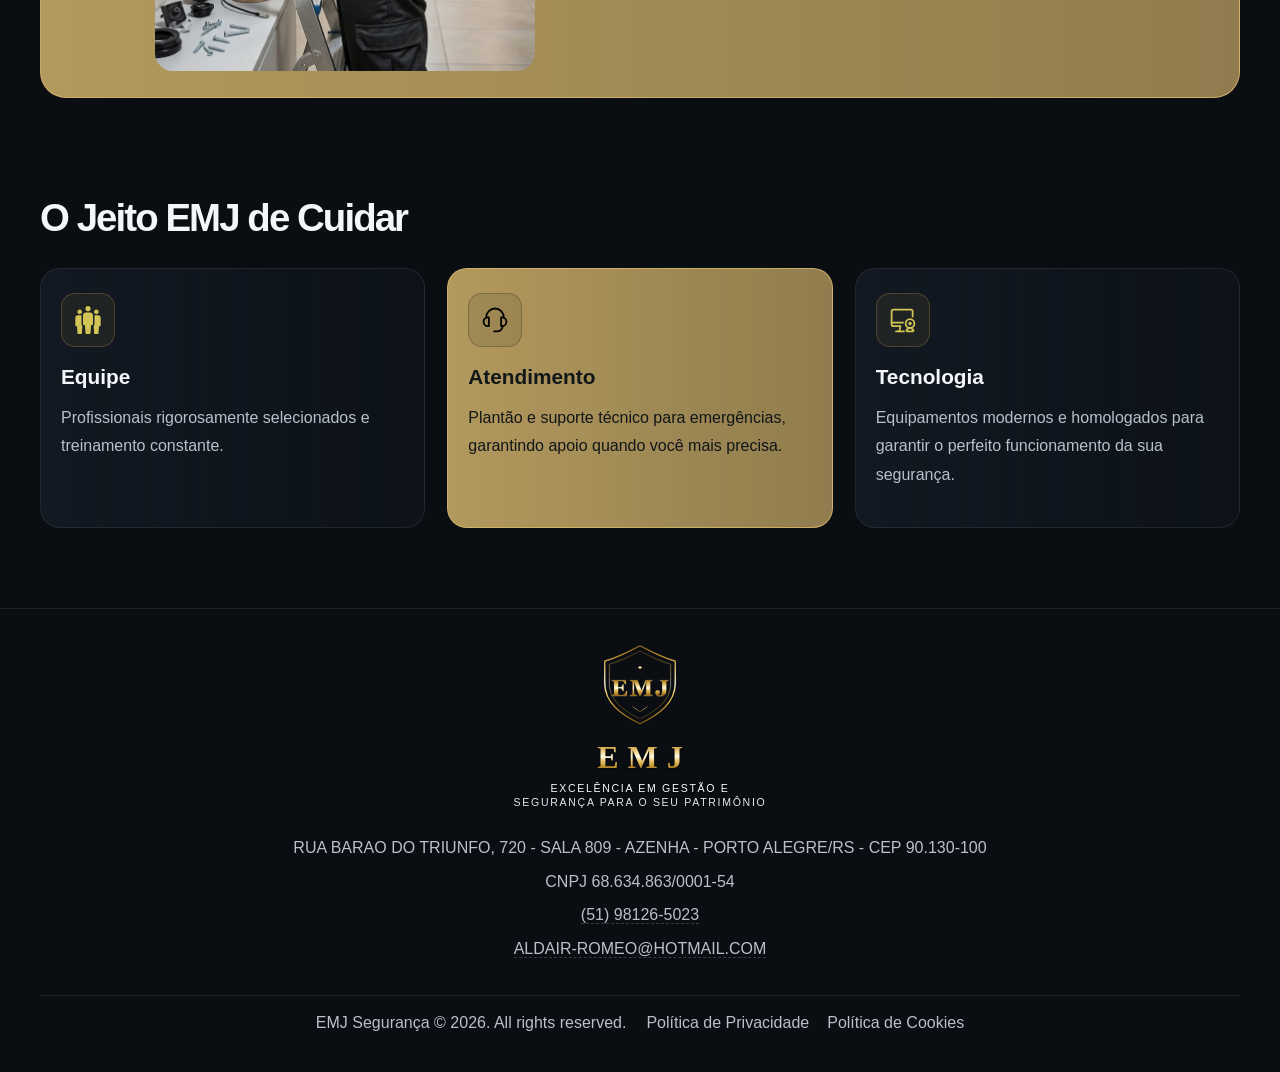
==== commit 9644b0f3: "melhorias logo e cnpj" ====
--- a/index.html
+++ b/index.html
@@ -6,7 +6,7 @@
     <title>EMJ: Excelência em gestão e segurança para o seu patrimônio.</title>
     <meta name="description" content="Terceirização inteligente com profissionais treinados em portaria, zeladoria, limpeza e instalação de equipamentos tecnológicos para proteção." />
 
-    <link rel="icon" href="assets/emj-logo_sem_fundo.svg" type="image/svg+xml" />
+    <link rel="icon" href="assets/emj-brasao.svg" type="image/svg+xml" />
     <meta name="theme-color" content="#0a0d12" />
 
     <meta property="og:type" content="website" />
@@ -27,11 +27,12 @@
         "name": "EMJ",
         "description": "Terceirização inteligente com profissionais treinados em portaria, zeladoria, limpeza e instalação de equipamentos tecnológicos para proteção.",
         "image": "assets/capa.png",
+        "taxID": "68.634.863/0001-54",
         "telephone": "+5551981265023",
         "email": "aldair-romeo@hotmail.com",
         "address": {
           "@type": "PostalAddress",
-          "streetAddress": "R Barão do Triunfo, 720, Sala 809",
+          "streetAddress": "Rua Barão do Triunfo, 720, Sala 809 - Azenha",
           "addressLocality": "Porto Alegre",
           "addressRegion": "RS",
           "postalCode": "90130-100",
@@ -54,7 +55,11 @@
     <header class="site-header">
       <div class="container header-inner">
         <a class="logo" href="#" aria-label="Início">
-          <img src="assets/emj-logo_sem_fundo.svg" alt="EMJ" width="90" height="90" />
+          <img src="assets/emj-brasao.svg" alt="" aria-hidden="true" width="90" height="90" />
+          <span class="marca">
+            <span class="marca-titulo">EMJ</span>
+            <span class="marca-sub">Excelência em gestão e <br />segurança para o seu patrimônio</span>
+          </span>
         </a>
 
         <nav class="main-nav" aria-label="Navegação principal">
@@ -170,16 +175,17 @@
     <footer id="contato" class="site-footer">
       <div class="container footer-top">
         <div class="footer-brand">
-          <img src="assets/emj-logo_sem_fundo.svg" alt="EMJ" class="logo-sm" width="90" height="90" loading="lazy" />
+          <img src="assets/emj-brasao.svg" alt="" aria-hidden="true" class="logo-sm" width="90" height="90" loading="lazy" />
+          <span class="marca marca-centro">
+            <span class="marca-titulo">EMJ</span>
+            <span class="marca-sub">Excelência em gestão e <br />segurança para o seu patrimônio</span>
+          </span>
         </div>
 
         <div class="footer-info">
-          <p>EMJ — Confiança, Segurança e Compromisso com você.</p>
-
           <div class="footer-contato">
-            <p>R BARAO DO TRIUNFO, 720 - SALA 809</p>
-            <p>AZENHA - PORTO ALEGRE/RS</p>
-            <p>CEP 90.130-100</p>
+            <p>RUA BARAO DO TRIUNFO, 720 - SALA 809 - AZENHA - PORTO ALEGRE/RS - CEP 90.130-100</p>
+            <p>CNPJ 68.634.863/0001-54</p>
             <p><a data-contato="telefone" data-copiavel href="#"></a></p>
             <p><a data-copiavel href="mailto:ALDAIR-ROMEO@HOTMAIL.COM">ALDAIR-ROMEO@HOTMAIL.COM</a></p>
             <p class="apenas-leitor" role="status" aria-live="polite"></p>
--- a/css/styles.css
+++ b/css/styles.css
@@ -13,6 +13,19 @@
   --fade-painel: linear-gradient(90deg, var(--panel), rgba(18, 25, 34, 0.45));
   --fade-dourado: linear-gradient(90deg, rgba(216, 184, 110, 0.82), rgba(216, 184, 110, 0.65));
   --borda-dourada: rgba(216, 184, 110, 0.82);
+  --gold-marca: linear-gradient(
+    180deg,
+    #8a6320 0%,
+    #c99a35 14%,
+    #f6e2a4 38%,
+    #fffaea 50%,
+    #edcb75 60%,
+    #c08f2c 80%,
+    #7d5719 100%
+  );
+  --gold-marca-sub: linear-gradient(180deg, #ffffff 0%, #eef1f5 55%, #d7dde5 100%);
+  --gold-marca-solido: #d9a944;
+  --gold-marca-sub-solido: #f3f6fa;
   --shadow-topo: 0 -18px 40px rgba(0,0,0,0.35);
   --container: 1200px;
 }
@@ -55,16 +68,73 @@
 }
 
 .header-inner {
-  height: 90px;
+  height: 104px;
   display: flex;
   align-items: center;
   justify-content: space-between;
   gap: 20px;
 }
 
+.logo {
+  display: flex;
+  flex-direction: column;
+  align-items: center;
+  gap: 6px;
+  text-decoration: none;
+  min-width: 0;
+}
+
 .logo img {
-  height: 52px;
+  height: 40px;
   width: auto;
+}
+
+.marca {
+  display: flex;
+  flex-direction: column;
+  align-items: center;
+  text-align: center;
+  gap: 4px;
+  min-width: 0;
+}
+
+.marca-titulo {
+  font-family: Georgia, "Times New Roman", serif;
+  font-weight: 700;
+  line-height: 1;
+  color: var(--gold-marca-solido);
+  background: var(--gold-marca);
+  -webkit-background-clip: text;
+  background-clip: text;
+  -webkit-text-fill-color: transparent;
+  filter: drop-shadow(0 1px 1px rgba(0, 0, 0, 0.65));
+}
+
+.marca-sub {
+  line-height: 1.35;
+  text-transform: uppercase;
+  color: var(--gold-marca-sub-solido);
+  background: var(--gold-marca-sub);
+  -webkit-background-clip: text;
+  background-clip: text;
+  -webkit-text-fill-color: transparent;
+  filter: drop-shadow(0 1px 1px rgba(0, 0, 0, 0.55));
+}
+
+.logo .marca-titulo {
+  font-size: 1.15rem;
+  letter-spacing: 0.24em;
+  text-indent: 0.24em;
+}
+
+.logo .marca-sub {
+  font-size: 0.5rem;
+  letter-spacing: 0.12em;
+  white-space: nowrap;
+}
+
+.logo .marca-sub br {
+  display: none;
 }
 
 .main-nav {
@@ -786,6 +856,28 @@
   margin-inline: auto;
 }
 
+.marca-centro {
+  align-items: center;
+  text-align: center;
+  gap: 8px;
+  margin-top: 12px;
+}
+
+.marca-centro .marca-titulo {
+  font-size: 2rem;
+  letter-spacing: 0.28em;
+  text-indent: 0.28em;
+}
+
+.marca-centro .marca-sub {
+  font-size: 0.66rem;
+  letter-spacing: 0.16em;
+}
+
+.marca-centro {
+  gap: 8px;
+}
+
 .socials {
   display: flex;
   justify-content: center;
@@ -857,9 +949,9 @@
 
 .footer-contato {
   display: flex;
-  flex-wrap: wrap;
-  justify-content: center;
-  gap: 4px 24px;
+  flex-direction: column;
+  align-items: center;
+  gap: 4px;
   max-width: 900px;
   margin: 0 auto;
 }
@@ -1106,7 +1198,25 @@
   }
 
   .header-inner {
-    height: 76px;
+    height: 96px;
+  }
+
+  .logo img {
+    height: 32px;
+  }
+
+  .logo .marca-titulo {
+    font-size: 0.95rem;
+  }
+
+  .logo .marca-sub {
+    font-size: 0.42rem;
+    letter-spacing: 0.1em;
+    white-space: normal;
+  }
+
+  .logo .marca-sub br {
+    display: inline;
   }
 
   .hero {
@@ -1165,7 +1275,6 @@
   }
 
   .footer-contato {
-    flex-direction: column;
     gap: 2px;
   }
 
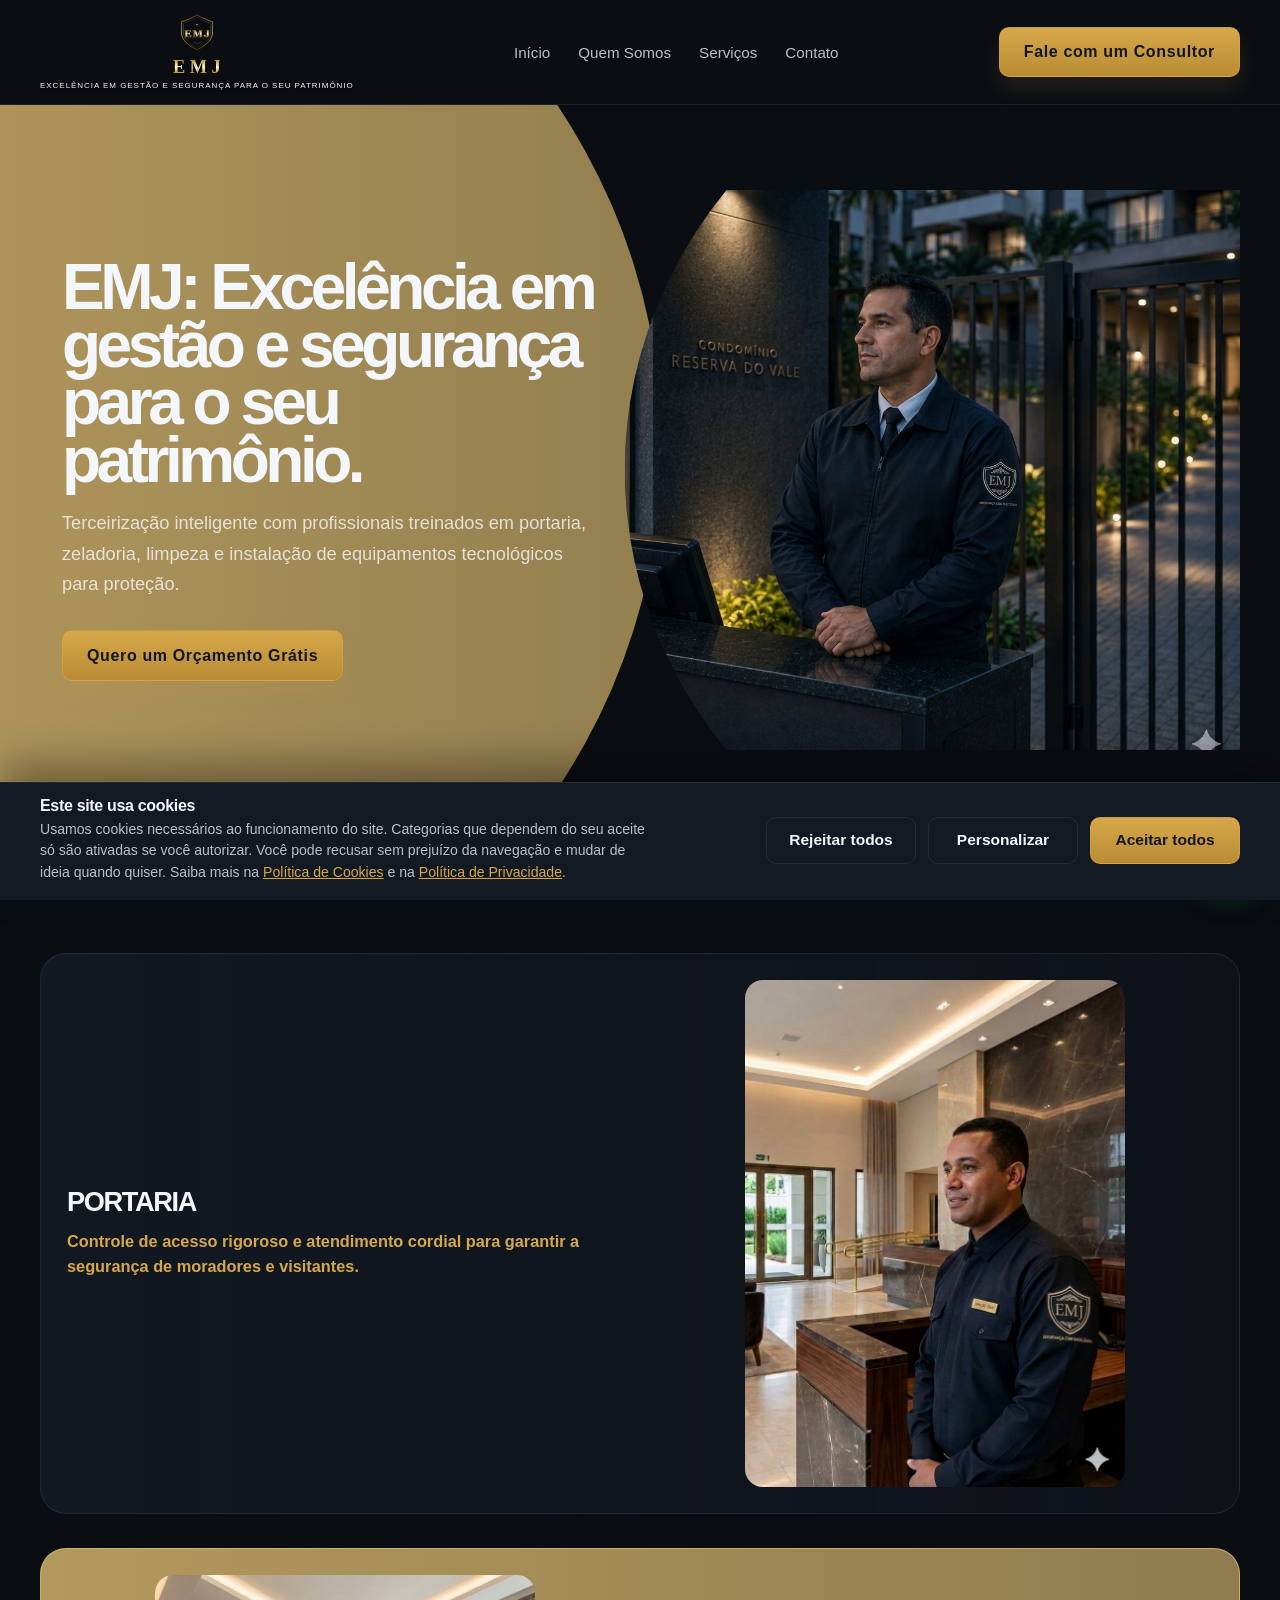
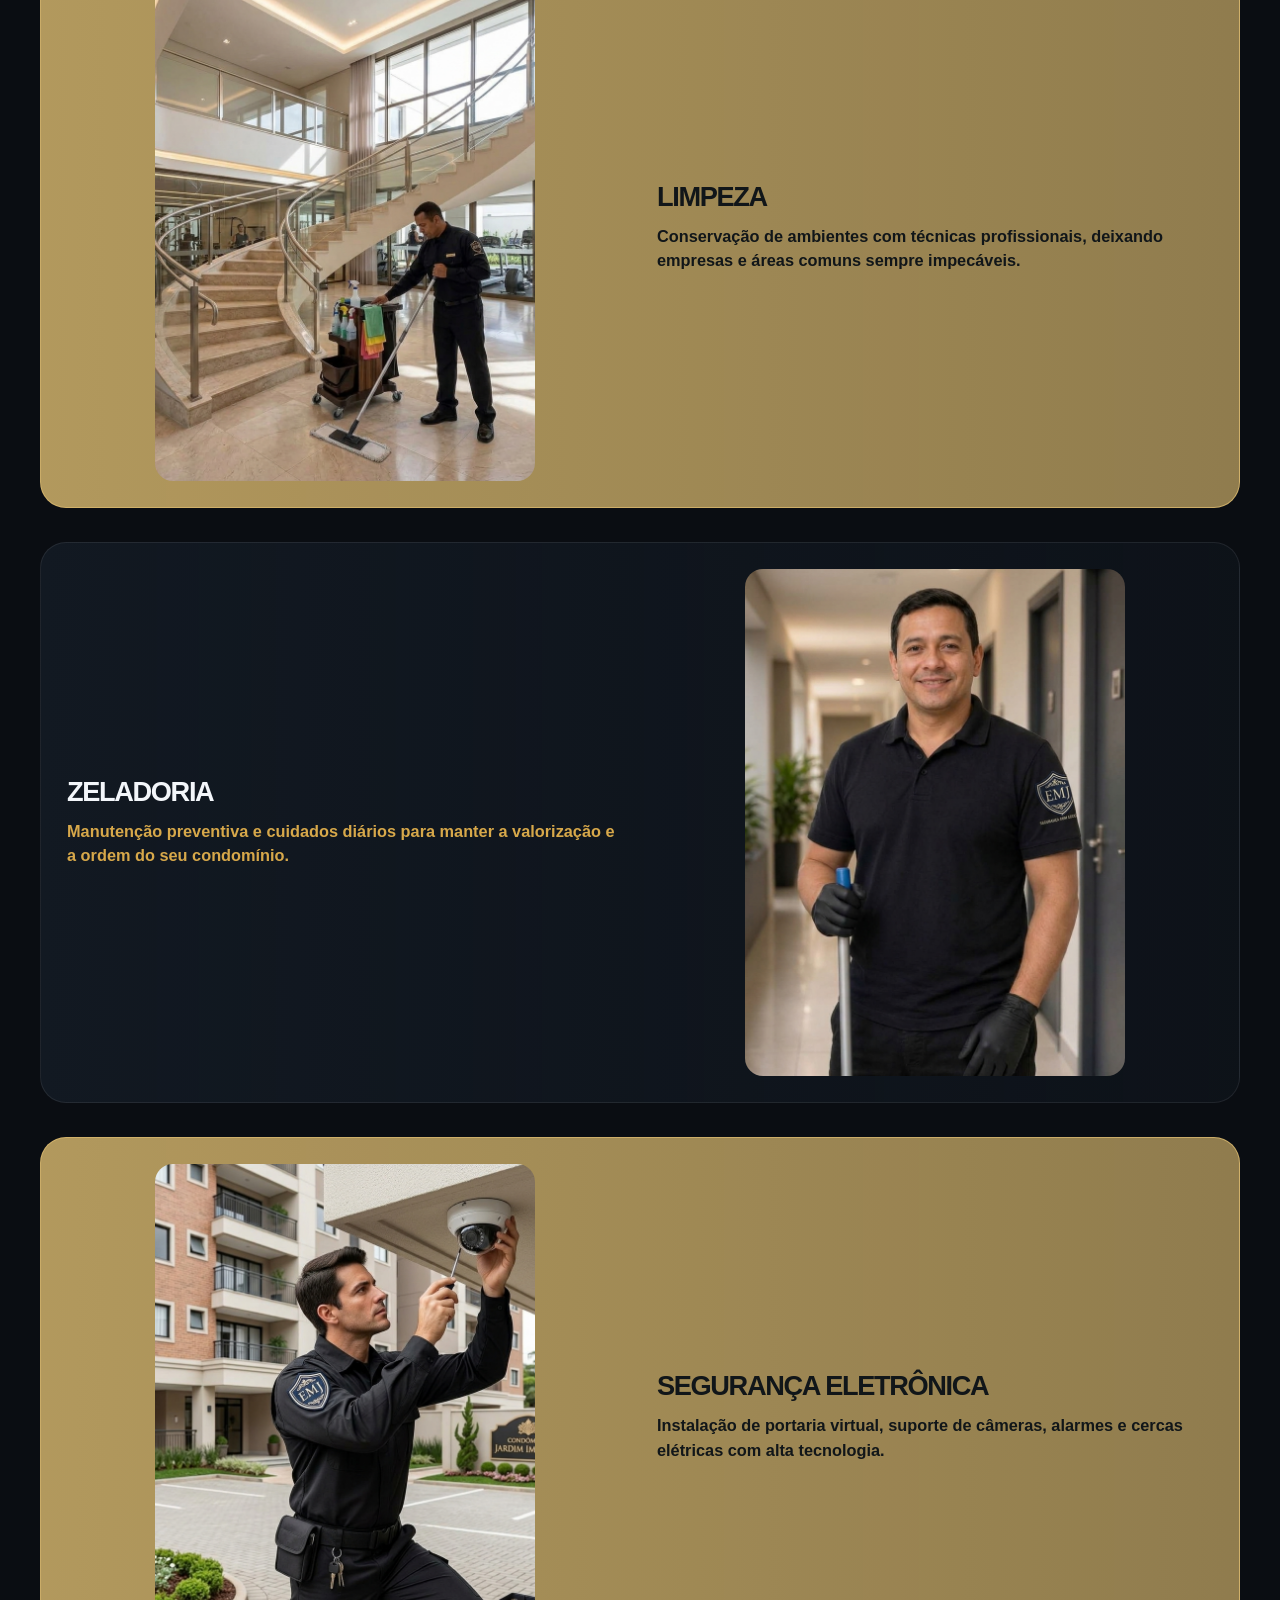
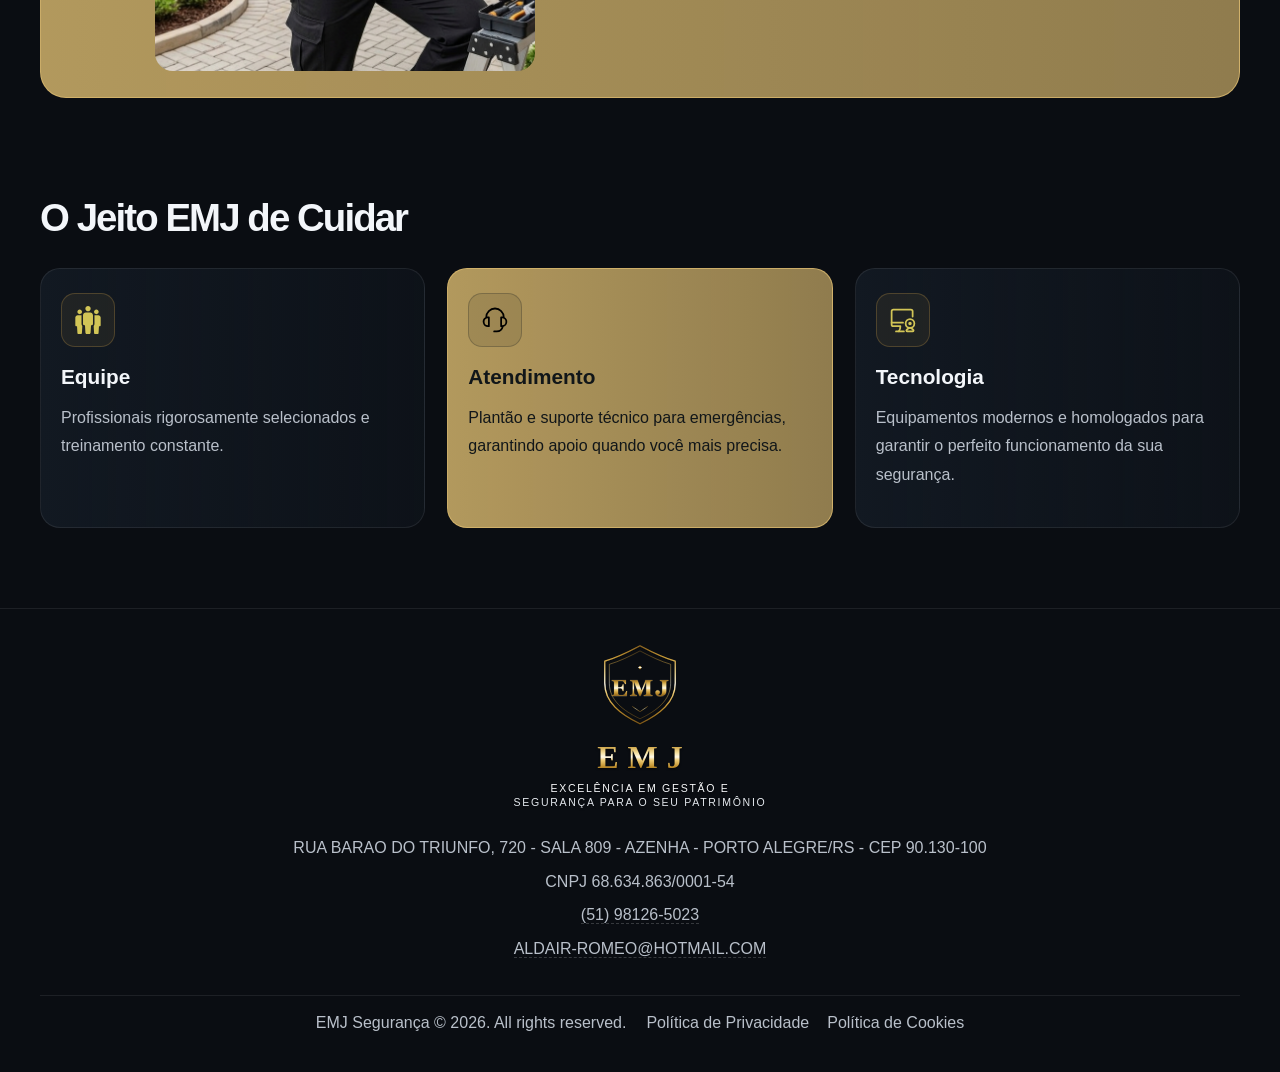
==== commit 57fa9e83: "troca de imagens e ajuste do menu no mobile - corrige o src da secao de seguranca eletronica: instal" ====
--- a/index.html
+++ b/index.html
@@ -106,7 +106,7 @@
 
             <li class="linha-item linha-direita">
               <article class="linha-card">
-                <img class="linha-imagem" src="assets/limpeza2.png" alt="Limpeza" width="896" height="1200" loading="lazy" decoding="async" />
+                <img class="linha-imagem" src="assets/limpeza2.png" alt="Limpeza" width="1024" height="1024" loading="lazy" decoding="async" />
                 <div class="linha-texto">
                   <h2>Limpeza</h2>
                   <p>Conservação de ambientes com técnicas profissionais, deixando empresas e áreas comuns sempre impecáveis.</p>
@@ -116,7 +116,7 @@
 
             <li class="linha-item linha-esquerda">
               <article class="linha-card">
-                <img class="linha-imagem" src="assets/zeladoria.png" alt="Zeladoria" width="780" height="1019" loading="lazy" decoding="async" />
+                <img class="linha-imagem" src="assets/zeladoria.png" alt="Zeladoria" width="1024" height="1024" loading="lazy" decoding="async" />
                 <div class="linha-texto">
                   <h2>Zeladoria</h2>
                   <p>Manutenção preventiva e cuidados diários para manter a valorização e a ordem do seu condomínio.</p>
@@ -126,7 +126,7 @@
 
             <li class="linha-item linha-direita">
               <article class="linha-card">
-                <img class="linha-imagem" src="assets/instalacao.jpeg" alt="Segurança Eletrônica" width="1024" height="1024" loading="lazy" decoding="async" />
+                <img class="linha-imagem" src="assets/instalacao.png" alt="Segurança Eletrônica" width="1024" height="1024" loading="lazy" decoding="async" />
                 <div class="linha-texto">
                   <h2>Segurança Eletrônica</h2>
                   <p>Instalação de portaria virtual, suporte de câmeras, alarmes e cercas elétricas com alta tecnologia.</p>
--- a/css/styles.css
+++ b/css/styles.css
@@ -1198,25 +1198,19 @@
   }
 
   .header-inner {
-    height: 96px;
+    height: 84px;
   }
 
   .logo img {
-    height: 32px;
+    height: 36px;
   }
 
   .logo .marca-titulo {
-    font-size: 0.95rem;
+    font-size: 1.05rem;
   }
 
   .logo .marca-sub {
-    font-size: 0.42rem;
-    letter-spacing: 0.1em;
-    white-space: normal;
-  }
-
-  .logo .marca-sub br {
-    display: inline;
+    display: none;
   }
 
   .hero {
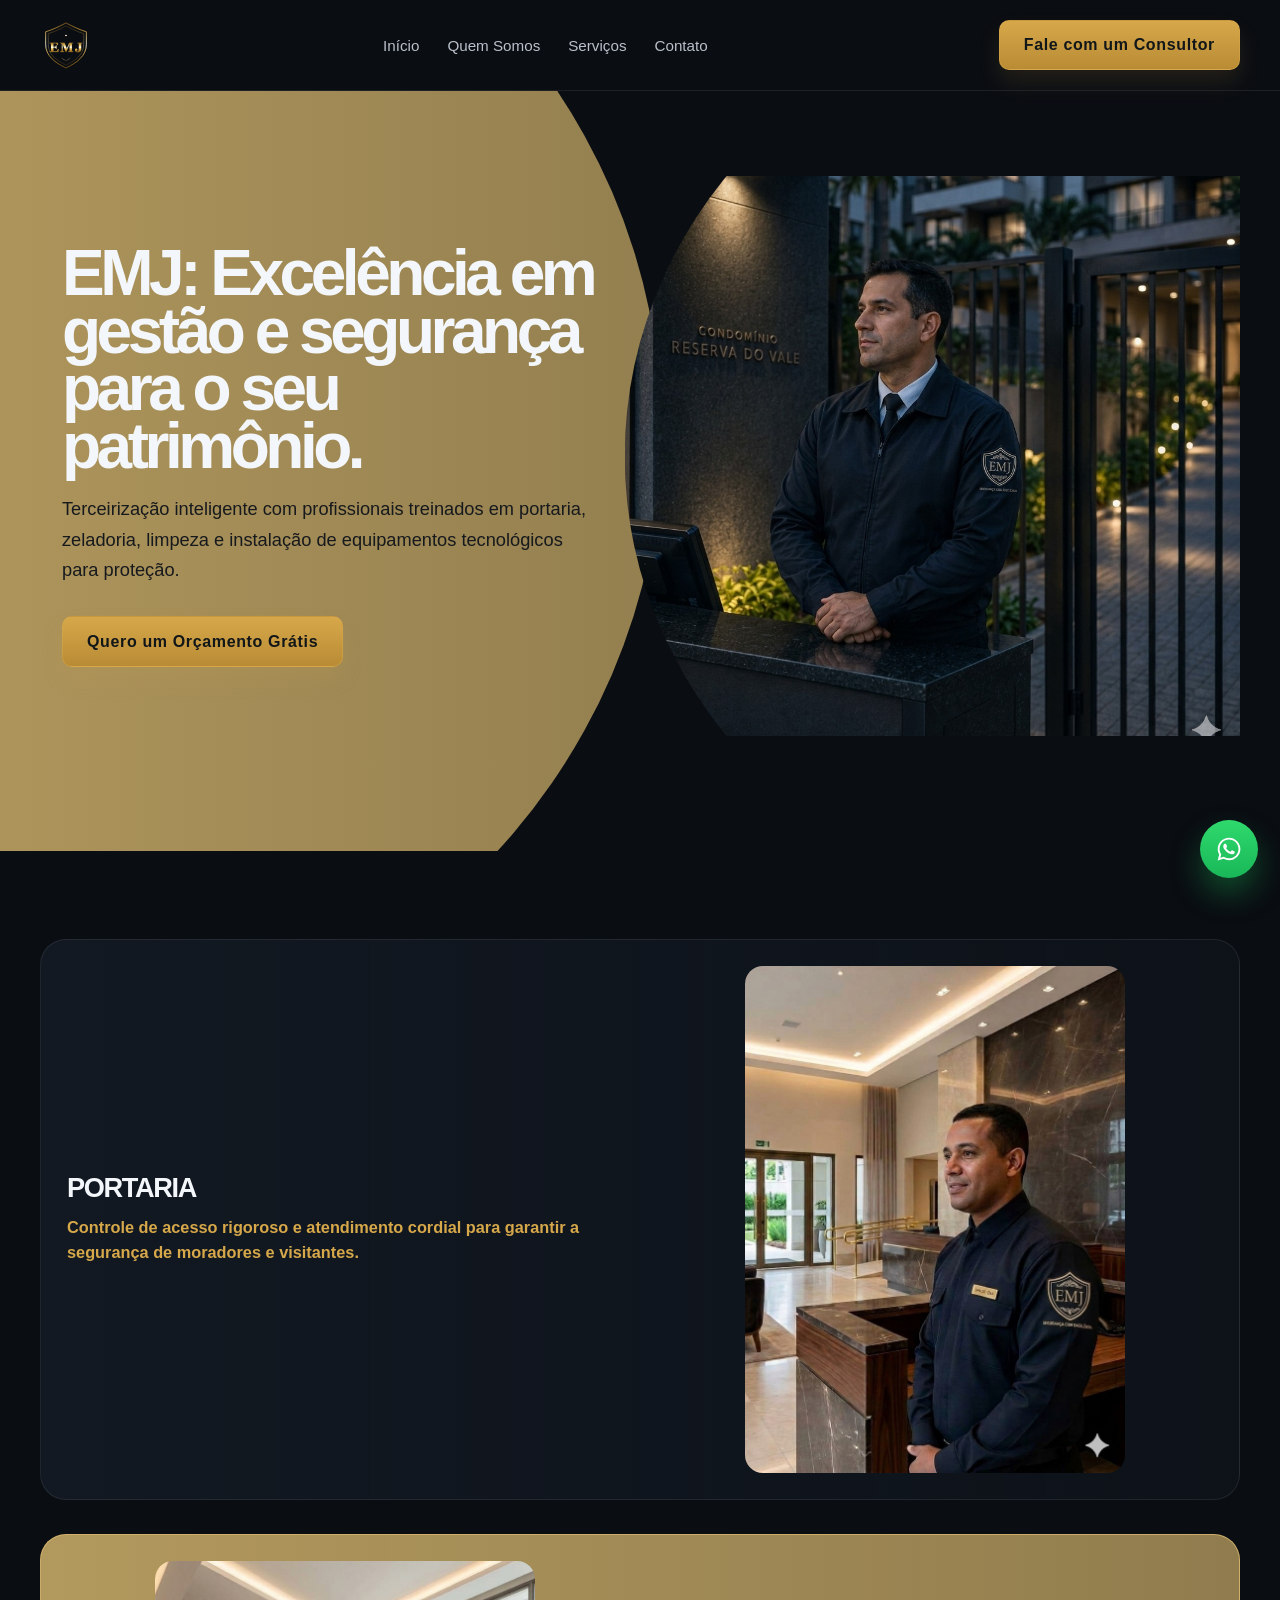
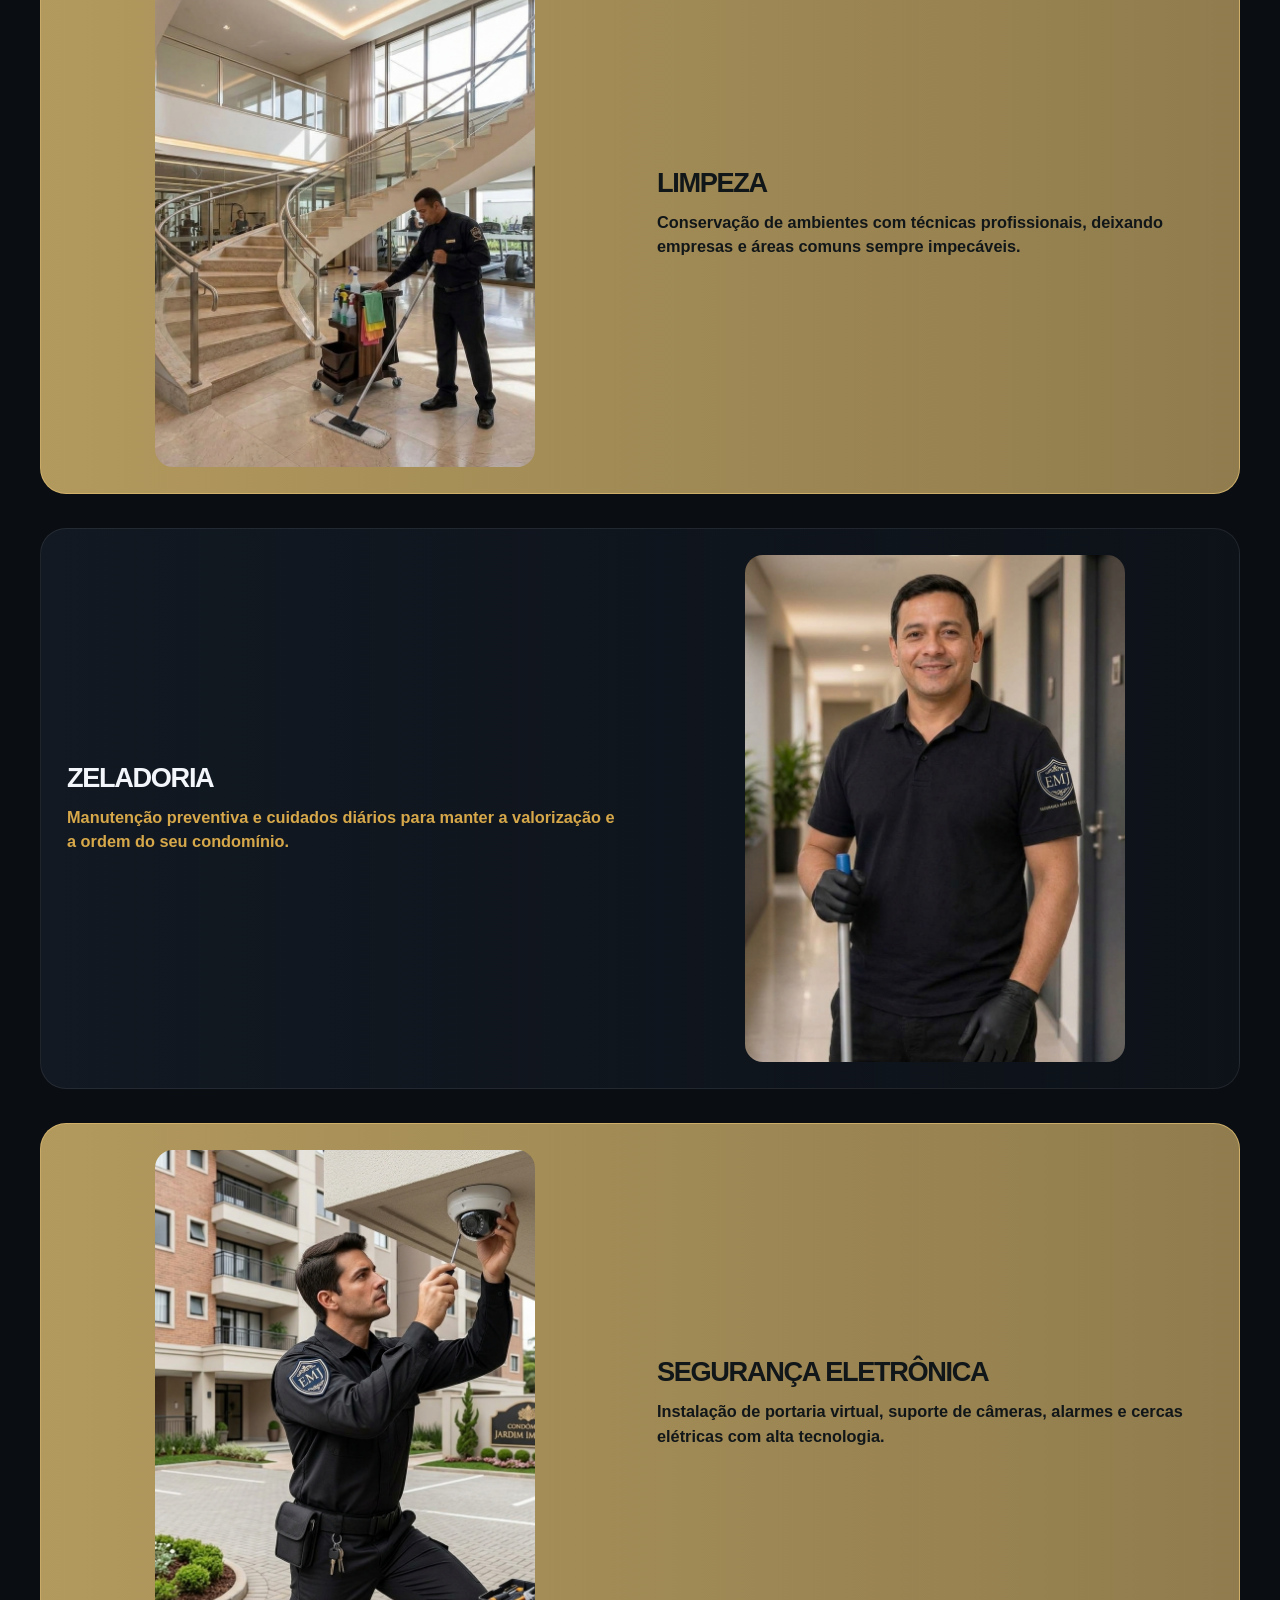
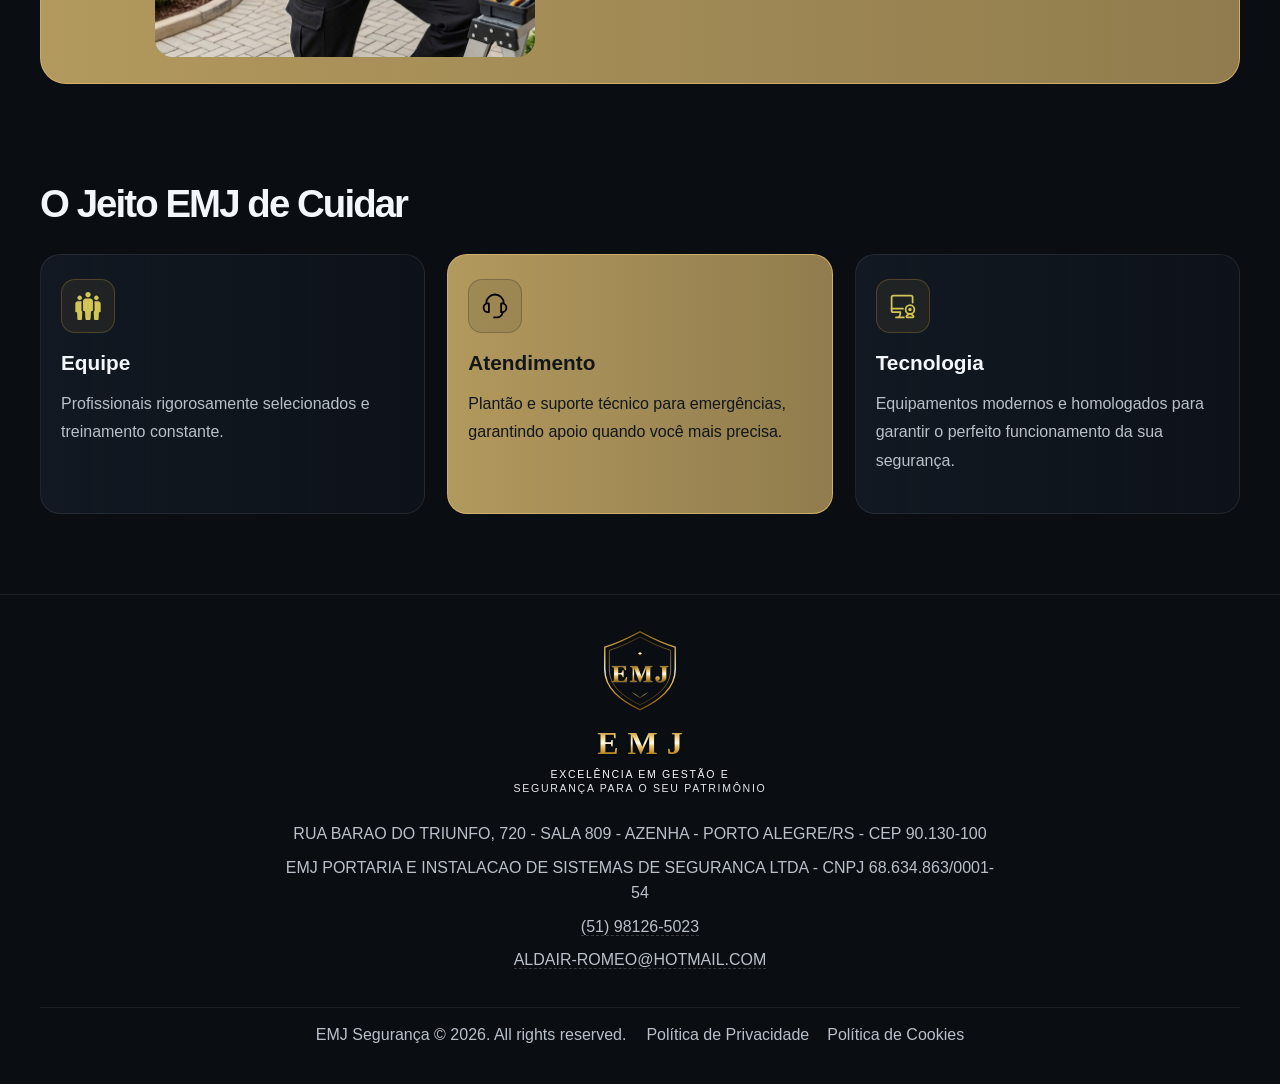
==== commit b45891dc: "menu so com o brasao, remocao do aviso de cookies e ajustes legais - menu passa a exibir apenas o br" ====
--- a/index.html
+++ b/index.html
@@ -25,6 +25,8 @@
         "@context": "https://schema.org",
         "@type": "LocalBusiness",
         "name": "EMJ",
+        "legalName": "EMJ PORTARIA E INSTALACAO DE SISTEMAS DE SEGURANCA LTDA",
+        "alternateName": "EMJ PORTARIA, LIMPEZA E SISTEMAS DE SEGURANCA",
         "description": "Terceirização inteligente com profissionais treinados em portaria, zeladoria, limpeza e instalação de equipamentos tecnológicos para proteção.",
         "image": "assets/capa.png",
         "taxID": "68.634.863/0001-54",
@@ -52,14 +54,11 @@
     </script>
   </head>
   <body>
+    <a class="pular-conteudo" href="#conteudo">Pular para o conteúdo</a>
     <header class="site-header">
       <div class="container header-inner">
         <a class="logo" href="#" aria-label="Início">
           <img src="assets/emj-brasao.svg" alt="" aria-hidden="true" width="90" height="90" />
-          <span class="marca">
-            <span class="marca-titulo">EMJ</span>
-            <span class="marca-sub">Excelência em gestão e <br />segurança para o seu patrimônio</span>
-          </span>
         </a>
 
         <nav class="main-nav" aria-label="Navegação principal">
@@ -73,7 +72,7 @@
       </div>
     </header>
 
-    <main>
+    <main id="conteudo">
       <section class="hero">
         <div class="hero-shape"></div>
         <div class="container hero-inner">
@@ -185,7 +184,7 @@
         <div class="footer-info">
           <div class="footer-contato">
             <p>RUA BARAO DO TRIUNFO, 720 - SALA 809 - AZENHA - PORTO ALEGRE/RS - CEP 90.130-100</p>
-            <p>CNPJ 68.634.863/0001-54</p>
+            <p>EMJ PORTARIA E INSTALACAO DE SISTEMAS DE SEGURANCA LTDA - CNPJ 68.634.863/0001-54</p>
             <p><a data-contato="telefone" data-copiavel href="#"></a></p>
             <p><a data-copiavel href="mailto:ALDAIR-ROMEO@HOTMAIL.COM">ALDAIR-ROMEO@HOTMAIL.COM</a></p>
             <p class="apenas-leitor" role="status" aria-live="polite"></p>
@@ -203,10 +202,9 @@
       </div>
     </footer>
 
-    <a class="wa-float" href="https://wa.me/5551995747331?text=Ol%C3%A1%2C%20preciso%20de%20informa%C3%A7%C3%A3o%20ou%20de%20or%C3%A7amento." aria-label="Falar no WhatsApp" target="_blank" rel="noreferrer">
+    <a class="wa-float" href="https://wa.me/5551981265023?text=Ol%C3%A1%2C%20preciso%20de%20informa%C3%A7%C3%A3o%20ou%20de%20or%C3%A7amento." aria-label="Falar no WhatsApp" target="_blank" rel="noreferrer">
       <svg xmlns="http://www.w3.org/2000/svg" viewBox="0 0 448 512" aria-hidden="true"><!--!Font Awesome Free v7.3.1 by @fontawesome - https://fontawesome.com License - https://fontawesome.com/license/free Copyright 2026 Fonticons, Inc.--><path d="M380.9 97.1c-41.9-42-97.7-65.1-157-65.1-122.4 0-222 99.6-222 222 0 39.1 10.2 77.3 29.6 111L0 480 117.7 449.1c32.4 17.7 68.9 27 106.1 27l.1 0c122.3 0 224.1-99.6 224.1-222 0-59.3-25.2-115-67.1-157zm-157 341.6c-33.2 0-65.7-8.9-94-25.7l-6.7-4-69.8 18.3 18.6-68.1-4.4-7c-18.5-29.4-28.2-63.3-28.2-98.2 0-101.7 82.8-184.5 184.6-184.5 49.3 0 95.6 19.2 130.4 54.1s56.2 81.2 56.1 130.5c0 101.8-84.9 184.6-186.6 184.6zM325.1 300.5c-5.5-2.8-32.8-16.2-37.9-18-5.1-1.9-8.8-2.8-12.5 2.8s-14.3 18-17.6 21.8c-3.2 3.7-6.5 4.2-12 1.4-32.6-16.3-54-29.1-75.5-66-5.7-9.8 5.7-9.1 16.3-30.3 1.8-3.7 .9-6.9-.5-9.7s-12.5-30.1-17.1-41.2c-4.5-10.8-9.1-9.3-12.5-9.5-3.2-.2-6.9-.2-10.6-.2s-9.7 1.4-14.8 6.9c-5.1 5.6-19.4 19-19.4 46.3s19.9 53.7 22.6 57.4c2.8 3.7 39.1 59.7 94.8 83.8 35.2 15.2 49 16.5 66.6 13.9 10.7-1.6 32.8-13.4 37.4-26.4s4.6-24.1 3.2-26.4c-1.3-2.5-5-3.9-10.5-6.6z"/></svg>
     </a>
     <script src="js/contato.js"></script>
-    <script src="js/cookies.js"></script>
   </body>
 </html>
--- a/css/styles.css
+++ b/css/styles.css
@@ -46,6 +46,32 @@
 
 a { color: inherit; }
 
+/* Foco de teclado visivel em qualquer fundo (WCAG 2.4.7 / LBI 13.146). */
+:focus-visible {
+  outline: 3px solid #ffffff;
+  outline-offset: 2px;
+  box-shadow: 0 0 0 6px rgba(10, 13, 18, 0.85);
+  border-radius: 6px;
+}
+
+/* Pula direto para o conteudo, primeiro item do Tab (WCAG 2.4.1). */
+.pular-conteudo {
+  position: absolute;
+  top: 0;
+  left: -9999px;
+  z-index: 100;
+  padding: 12px 18px;
+  background: var(--gold);
+  color: #111619;
+  font-weight: 700;
+  text-decoration: none;
+  border-radius: 0 0 10px 0;
+}
+
+.pular-conteudo:focus {
+  left: 0;
+}
+
 svg {
   width: 18px;
   height: 18px;
@@ -68,7 +94,7 @@
 }
 
 .header-inner {
-  height: 104px;
+  height: 90px;
   display: flex;
   align-items: center;
   justify-content: space-between;
@@ -77,15 +103,12 @@
 
 .logo {
   display: flex;
-  flex-direction: column;
-  align-items: center;
-  gap: 6px;
+  align-items: center;
   text-decoration: none;
-  min-width: 0;
 }
 
 .logo img {
-  height: 40px;
+  height: 52px;
   width: auto;
 }
 
@@ -121,21 +144,6 @@
   filter: drop-shadow(0 1px 1px rgba(0, 0, 0, 0.55));
 }
 
-.logo .marca-titulo {
-  font-size: 1.15rem;
-  letter-spacing: 0.24em;
-  text-indent: 0.24em;
-}
-
-.logo .marca-sub {
-  font-size: 0.5rem;
-  letter-spacing: 0.12em;
-  white-space: nowrap;
-}
-
-.logo .marca-sub br {
-  display: none;
-}
 
 .main-nav {
   display: flex;
@@ -245,7 +253,7 @@
 .hero-copy p {
   max-width: 620px;
   margin: 0 0 30px;
-  color: rgba(248, 248, 248, 0.8);
+  color: #16191d;
   font-size: 1.14rem;
   line-height: 1.7;
 }
@@ -1198,19 +1206,11 @@
   }
 
   .header-inner {
-    height: 84px;
+    height: 76px;
   }
 
   .logo img {
-    height: 36px;
-  }
-
-  .logo .marca-titulo {
-    font-size: 1.05rem;
-  }
-
-  .logo .marca-sub {
-    display: none;
+    height: 44px;
   }
 
   .hero {
@@ -1388,153 +1388,6 @@
 .legal-table th {
   color: var(--text);
   background: rgba(255,255,255,0.03);
-}
-
-/* ---------- Aviso de cookies ---------- */
-
-.cookie-banner {
-  position: fixed;
-  left: 0;
-  right: 0;
-  bottom: 0;
-  z-index: 60;
-  max-height: 20vh;
-  overflow-y: auto;
-  background: var(--panel);
-  border-top: 1px solid var(--line);
-  box-shadow: var(--shadow-topo);
-}
-
-.cookie-inner {
-  width: min(var(--container), calc(100% - 32px));
-  margin: 0 auto;
-  padding: 14px 0 16px;
-  display: grid;
-  gap: 12px;
-}
-
-.cookie-texto h2 {
-  margin: 0 0 4px;
-  font-size: 1rem;
-  letter-spacing: -0.02em;
-}
-
-.cookie-texto p {
-  margin: 0;
-  color: var(--muted);
-  line-height: 1.55;
-  font-size: 0.88rem;
-  max-width: 78ch;
-}
-
-.cookie-texto a {
-  color: var(--gold);
-}
-
-.cookie-opcoes[hidden] {
-  display: none;
-}
-
-.cookie-opcoes {
-  display: grid;
-  gap: 12px;
-  padding: 14px;
-  border: 1px solid var(--line);
-  border-radius: 14px;
-  background: rgba(255,255,255,0.02);
-}
-
-.cookie-opcao {
-  display: grid;
-  grid-template-columns: auto 1fr;
-  gap: 12px;
-  align-items: start;
-  color: var(--muted);
-  line-height: 1.6;
-  font-size: 0.94rem;
-  cursor: pointer;
-}
-
-.cookie-opcao input {
-  margin-top: 4px;
-  accent-color: var(--gold);
-}
-
-.cookie-opcao strong {
-  display: block;
-  color: var(--text);
-  margin-bottom: 2px;
-}
-
-.cookie-acoes {
-  display: flex;
-  flex-wrap: wrap;
-  gap: 12px;
-}
-
-.cookie-btn {
-  flex: 1 1 190px;
-  padding: 0.85rem 1.3rem;
-  border-radius: 10px;
-  font-family: inherit;
-  font-weight: 700;
-  font-size: 0.97rem;
-  cursor: pointer;
-  transition: border-color 0.2s ease, transform 0.2s ease;
-}
-
-.cookie-btn:hover {
-  transform: translateY(-2px);
-}
-
-.cookie-btn-principal {
-  border: 1px solid rgba(215, 168, 74, 0.5);
-  background: linear-gradient(180deg, #d7a84a 0%, #b98b34 100%);
-  color: #111619;
-}
-
-.cookie-btn-secundario {
-  border: 1px solid var(--line);
-  background: transparent;
-  color: var(--text);
-}
-
-.cookie-btn-secundario:hover {
-  border-color: rgba(215, 168, 74, 0.5);
-}
-
-@media (min-width: 760px) {
-  .cookie-acoes {
-    justify-content: flex-end;
-  }
-
-  .cookie-btn {
-    flex: 0 0 auto;
-    min-width: 150px;
-  }
-}
-
-@media (min-width: 980px) {
-  .cookie-inner {
-    grid-template-columns: minmax(0, 1fr) auto;
-    align-items: center;
-    column-gap: 24px;
-  }
-
-  .cookie-texto {
-    grid-column: 1;
-    grid-row: 1;
-  }
-
-  .cookie-acoes {
-    grid-column: 2;
-    grid-row: 1;
-  }
-
-  .cookie-opcoes {
-    grid-column: 1 / -1;
-    grid-row: 2;
-  }
 }
 
 /* ---------- Servicos em zigue-zague ---------- */
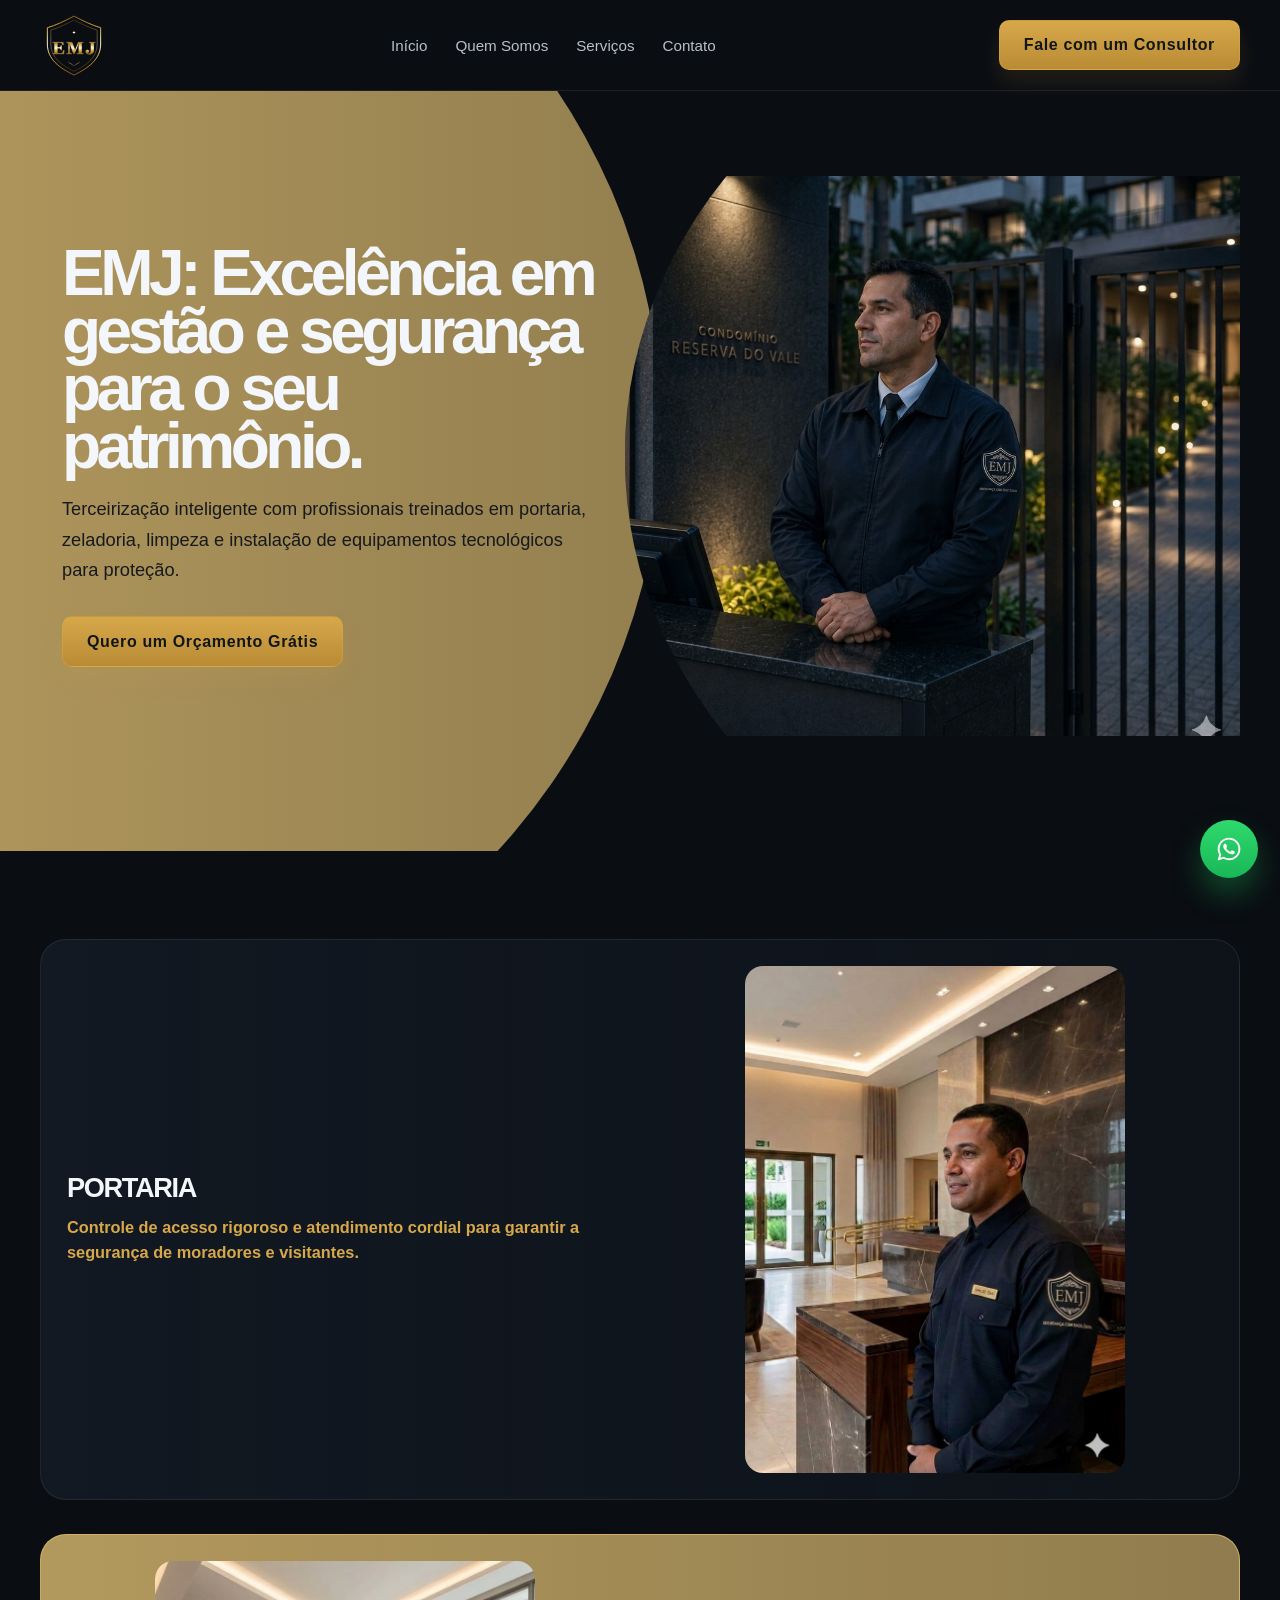
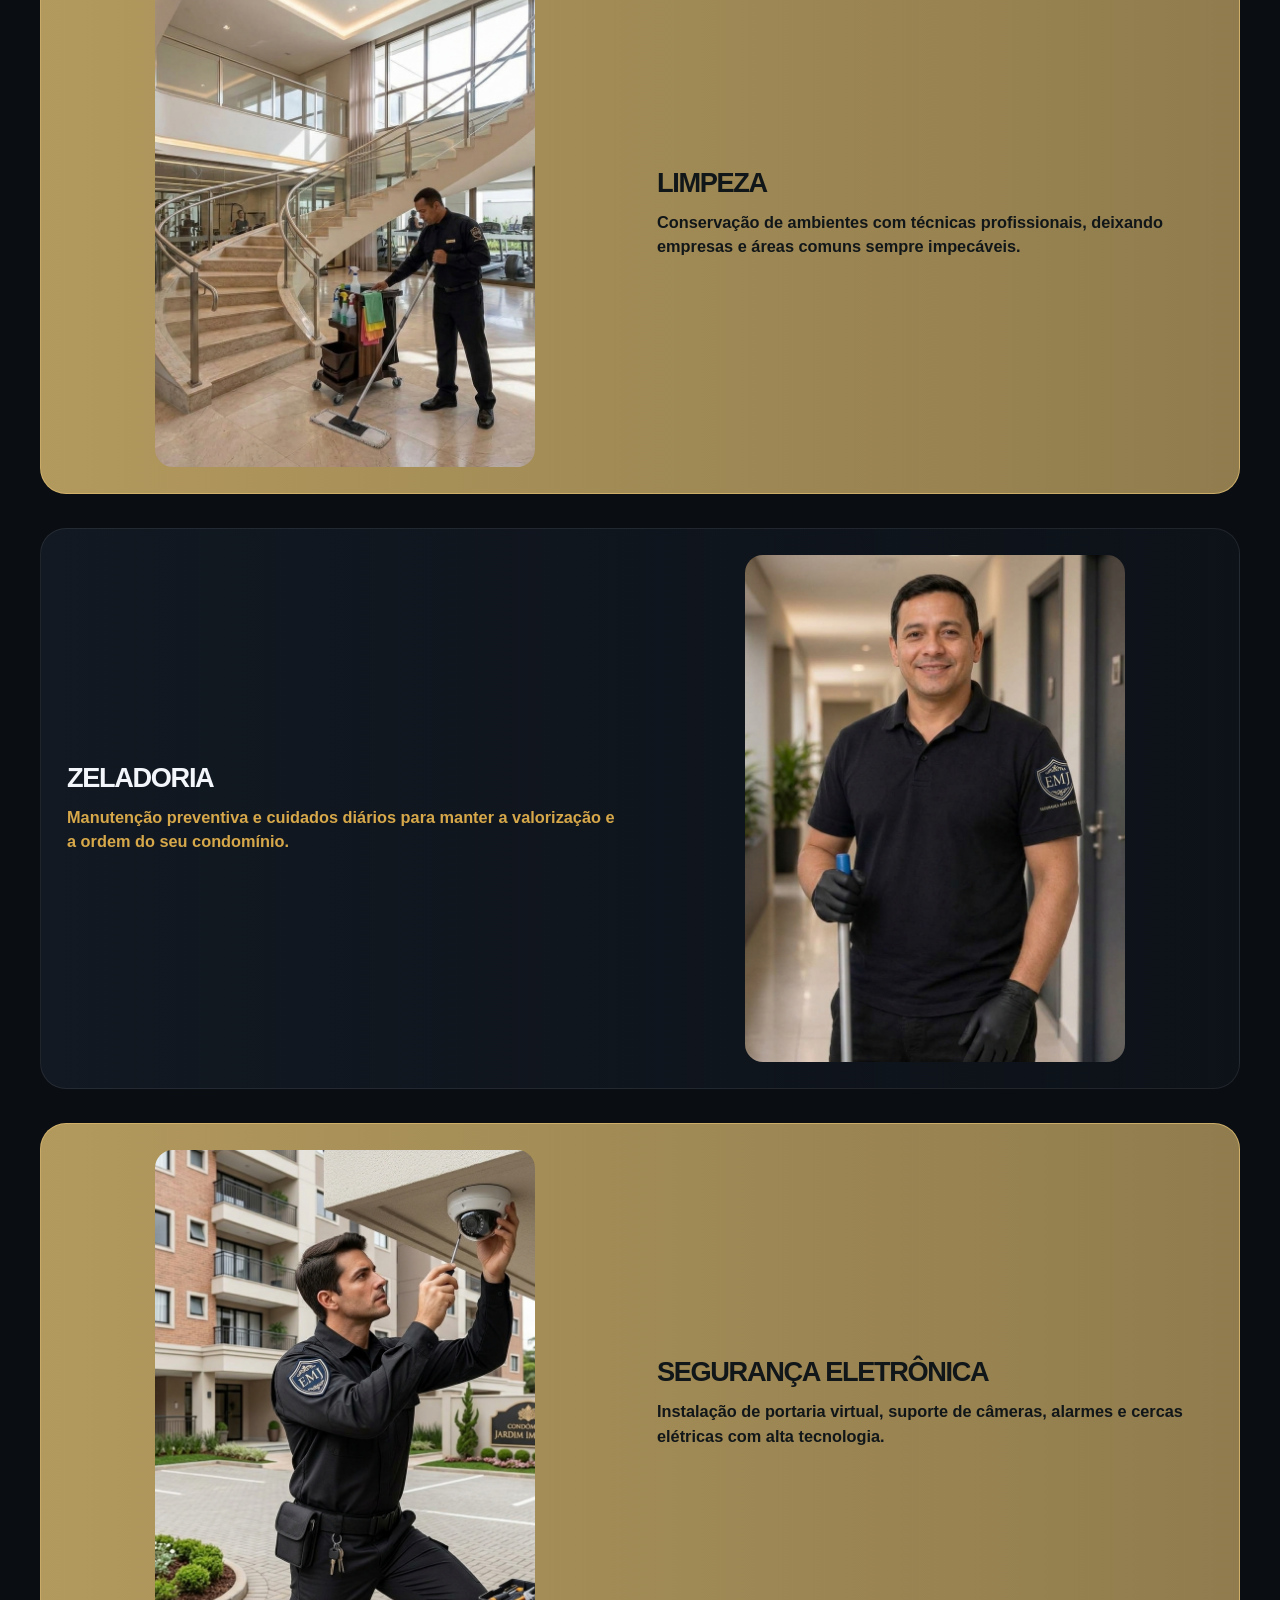
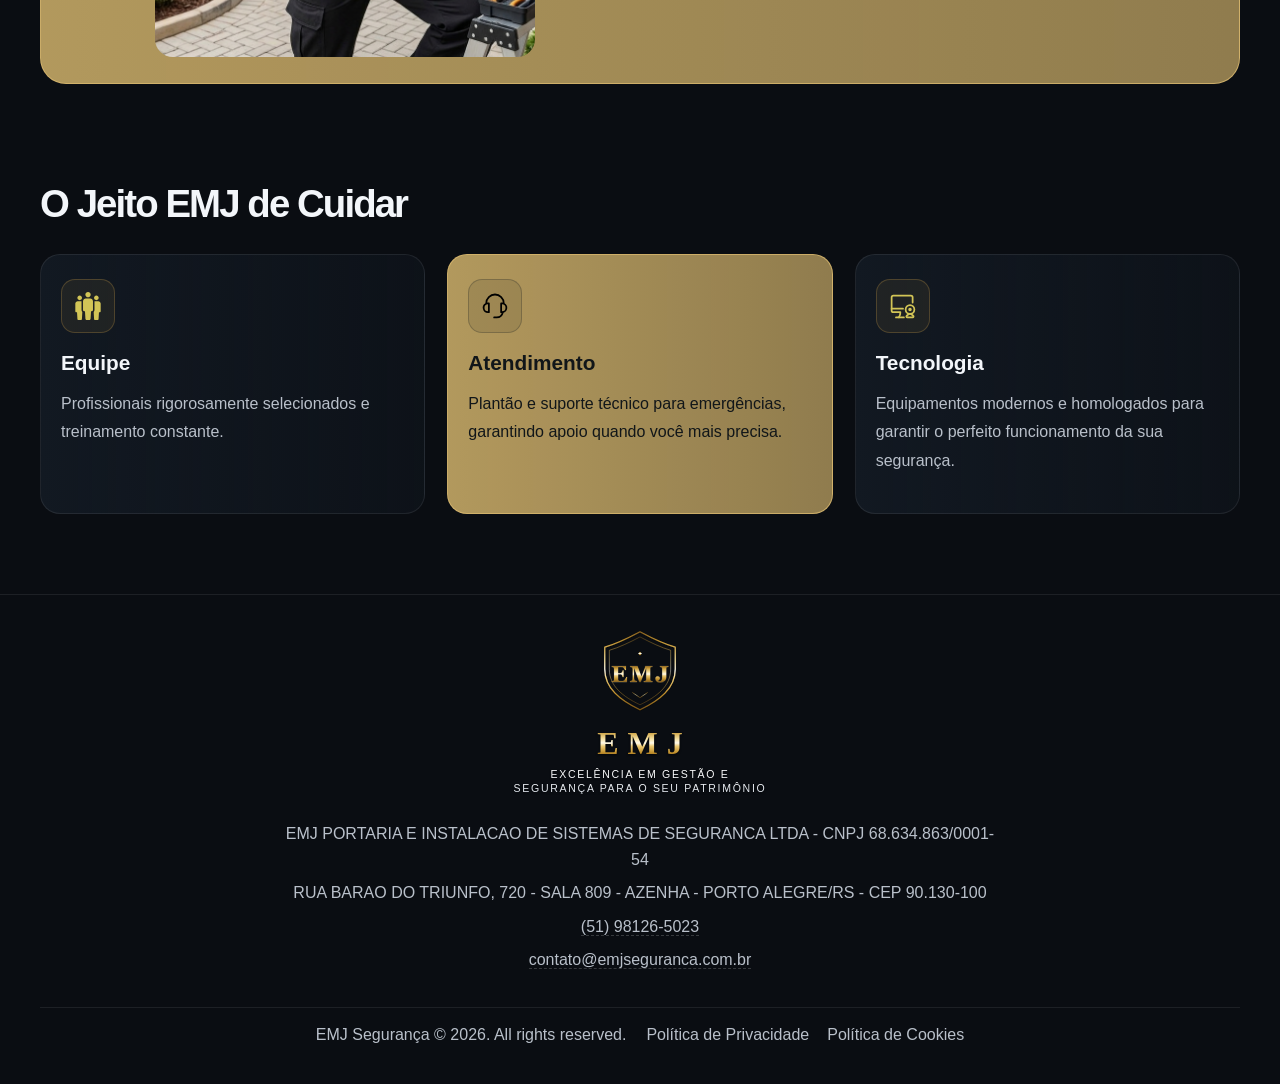
==== commit 2c424b00: "correções politicas e ajustes gerais" ====
--- a/index.html
+++ b/index.html
@@ -31,7 +31,7 @@
         "image": "assets/capa.png",
         "taxID": "68.634.863/0001-54",
         "telephone": "+5551981265023",
-        "email": "aldair-romeo@hotmail.com",
+        "email": "contato@emjseguranca.com.br",
         "address": {
           "@type": "PostalAddress",
           "streetAddress": "Rua Barão do Triunfo, 720, Sala 809 - Azenha",
@@ -183,10 +183,10 @@
 
         <div class="footer-info">
           <div class="footer-contato">
+            <p>EMJ PORTARIA E INSTALACAO DE SISTEMAS DE SEGURANCA LTDA - CNPJ 68.634.863/0001-54</p>
             <p>RUA BARAO DO TRIUNFO, 720 - SALA 809 - AZENHA - PORTO ALEGRE/RS - CEP 90.130-100</p>
-            <p>EMJ PORTARIA E INSTALACAO DE SISTEMAS DE SEGURANCA LTDA - CNPJ 68.634.863/0001-54</p>
             <p><a data-contato="telefone" data-copiavel href="#"></a></p>
-            <p><a data-copiavel href="mailto:ALDAIR-ROMEO@HOTMAIL.COM">ALDAIR-ROMEO@HOTMAIL.COM</a></p>
+            <p><a data-copiavel href="mailto:contato@emjseguranca.com.br">contato@emjseguranca.com.br</a></p>
             <p class="apenas-leitor" role="status" aria-live="polite"></p>
           </div>
         </div>
--- a/css/styles.css
+++ b/css/styles.css
@@ -108,7 +108,7 @@
 }
 
 .logo img {
-  height: 52px;
+  height: 68px;
   width: auto;
 }
 
@@ -1175,7 +1175,7 @@
   }
 
   .hero-visual {
-    min-height: 0;
+    min-height: 430px;
   }
 
   .story-inner,
@@ -1210,7 +1210,7 @@
   }
 
   .logo img {
-    height: 44px;
+    height: 56px;
   }
 
   .hero {
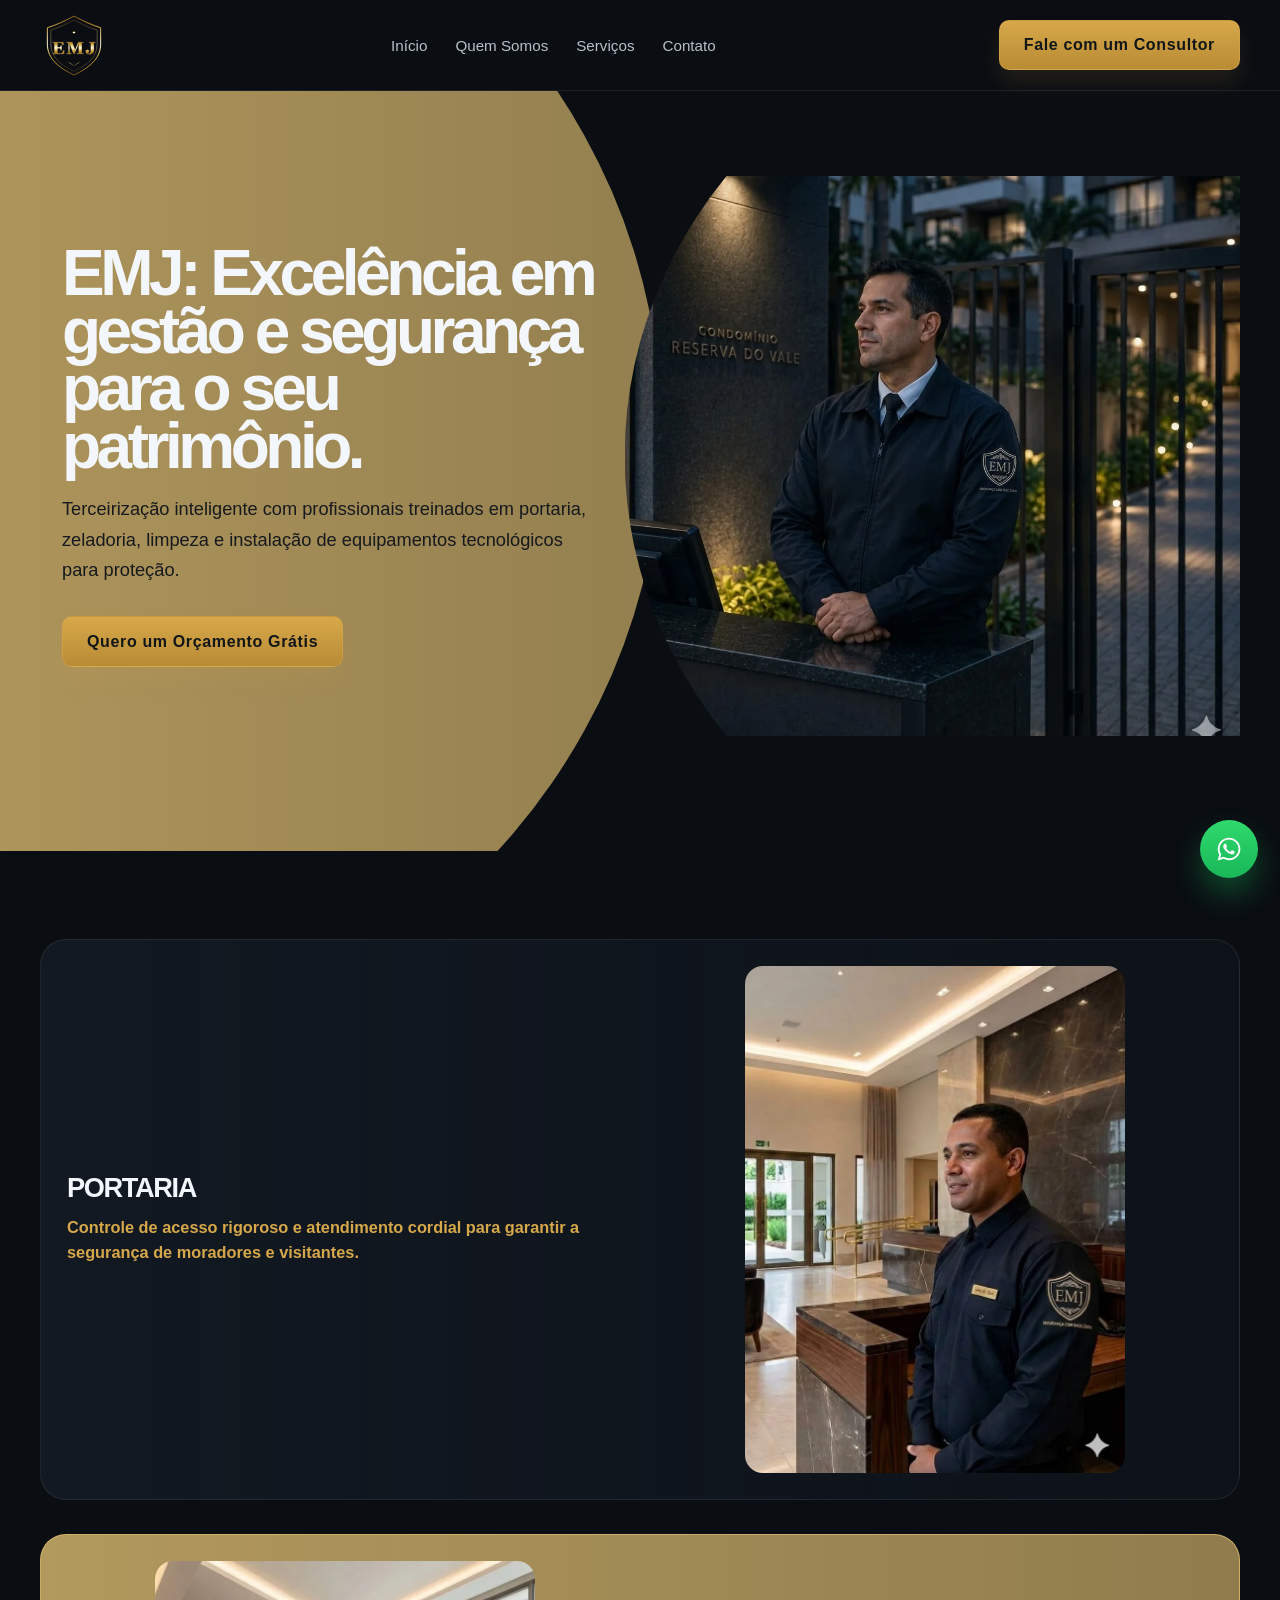
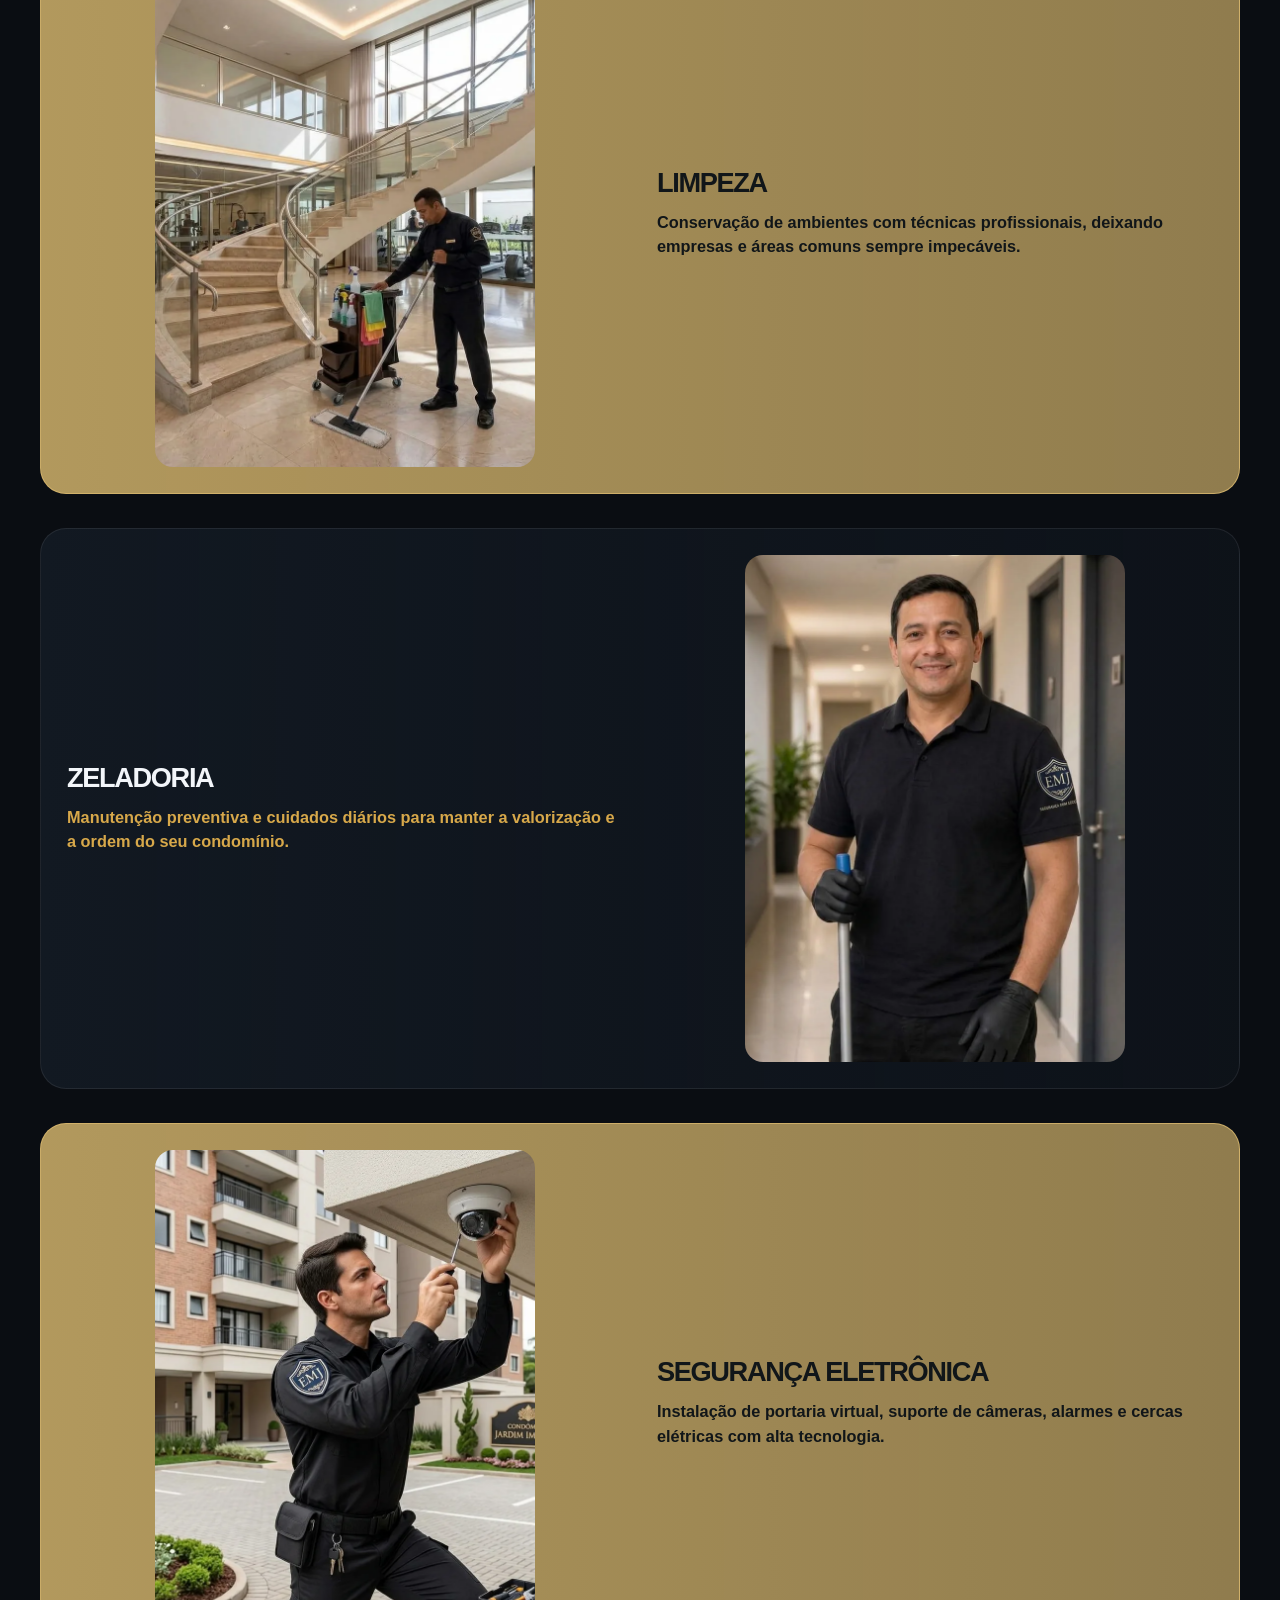
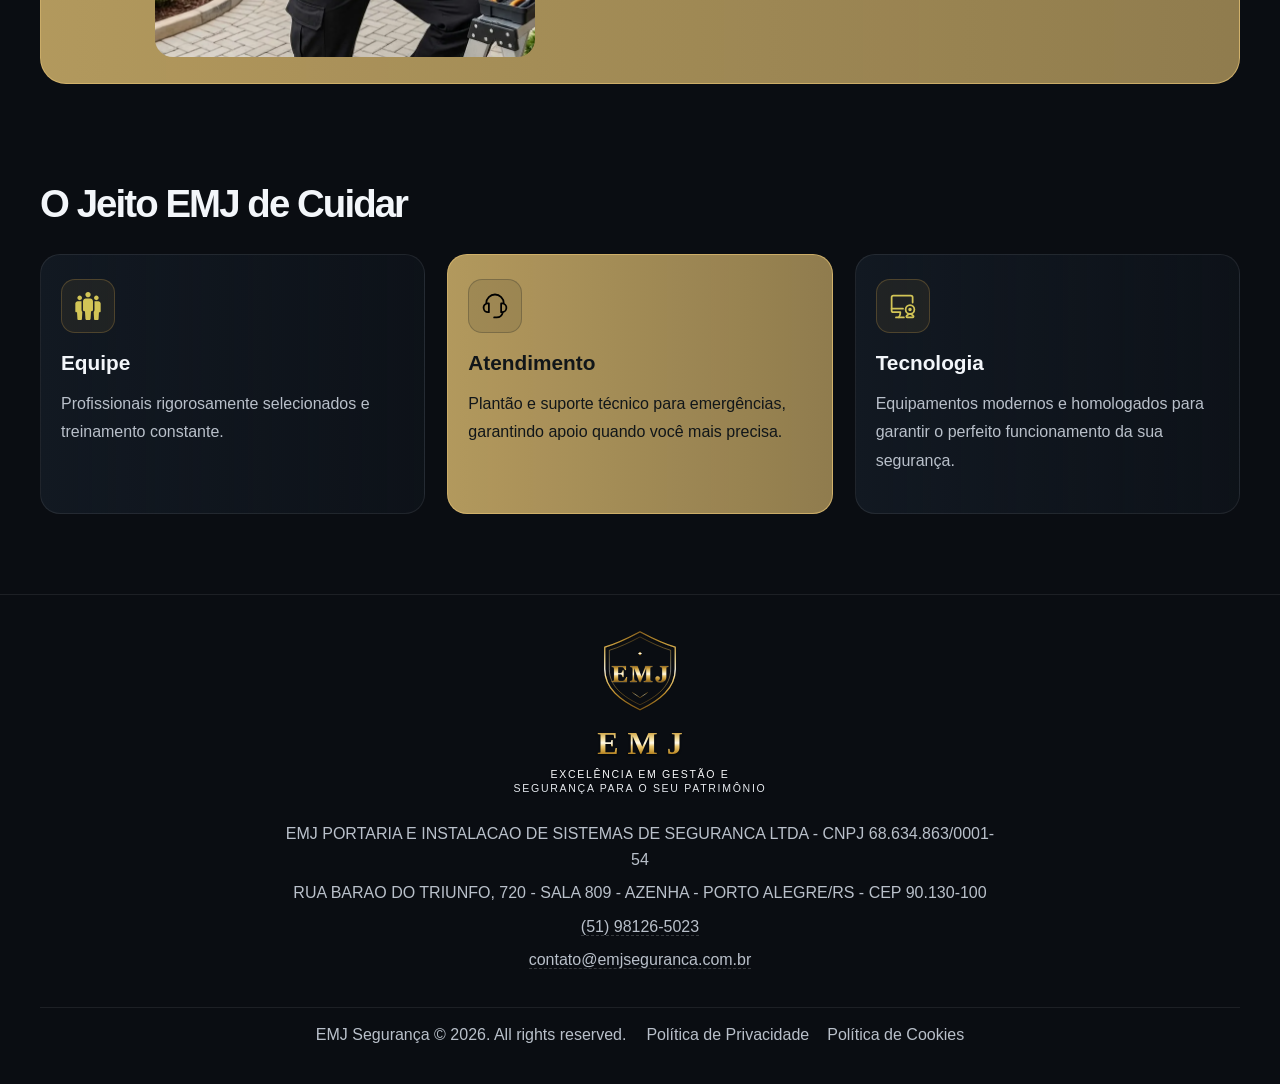
==== commit e55b4606: "otimizacao de imagens e ajustes de seo para publicacao - fotos de servico e capa convertidas para we" ====
--- a/index.html
+++ b/index.html
@@ -6,6 +6,7 @@
     <title>EMJ: Excelência em gestão e segurança para o seu patrimônio.</title>
     <meta name="description" content="Terceirização inteligente com profissionais treinados em portaria, zeladoria, limpeza e instalação de equipamentos tecnológicos para proteção." />
 
+    <link rel="canonical" href="https://emjseguranca.com.br/" />
     <link rel="icon" href="assets/emj-brasao.svg" type="image/svg+xml" />
     <meta name="theme-color" content="#0a0d12" />
 
@@ -14,11 +15,12 @@
     <meta property="og:site_name" content="EMJ" />
     <meta property="og:title" content="EMJ: Excelência em gestão e segurança para o seu patrimônio." />
     <meta property="og:description" content="Terceirização inteligente com profissionais treinados em portaria, zeladoria, limpeza e instalação de equipamentos tecnológicos para proteção." />
-    <meta property="og:image" content="assets/capa.png" />
+    <meta property="og:url" content="https://emjseguranca.com.br/" />
+    <meta property="og:image" content="https://emjseguranca.com.br/assets/capa.png" />
     <meta name="twitter:card" content="summary_large_image" />
 
-    <link rel="preload" as="image" href="assets/capa.png" />
-    <link rel="stylesheet" href="css/styles.css?v=25" />
+    <link rel="preload" as="image" href="assets/capa.webp" />
+    <link rel="stylesheet" href="css/styles.css?v=30" />
 
     <script type="application/ld+json">
       {
@@ -28,7 +30,8 @@
         "legalName": "EMJ PORTARIA E INSTALACAO DE SISTEMAS DE SEGURANCA LTDA",
         "alternateName": "EMJ PORTARIA, LIMPEZA E SISTEMAS DE SEGURANCA",
         "description": "Terceirização inteligente com profissionais treinados em portaria, zeladoria, limpeza e instalação de equipamentos tecnológicos para proteção.",
-        "image": "assets/capa.png",
+        "url": "https://emjseguranca.com.br/",
+        "image": "https://emjseguranca.com.br/assets/capa.png",
         "taxID": "68.634.863/0001-54",
         "telephone": "+5551981265023",
         "email": "contato@emjseguranca.com.br",
@@ -95,7 +98,7 @@
           <ol class="linha-tempo">
             <li class="linha-item linha-esquerda">
               <article class="linha-card">
-                <img class="linha-imagem" data-foco="direita" src="assets/portaria.png" alt="Portaria" width="1024" height="1024" loading="lazy" decoding="async" />
+                <img class="linha-imagem" data-foco="direita" src="assets/portaria.webp" alt="Portaria" width="1024" height="1024" loading="lazy" decoding="async" />
                 <div class="linha-texto">
                   <h2>Portaria</h2>
                   <p>Controle de acesso rigoroso e atendimento cordial para garantir a segurança de moradores e visitantes.</p>
@@ -105,7 +108,7 @@
 
             <li class="linha-item linha-direita">
               <article class="linha-card">
-                <img class="linha-imagem" src="assets/limpeza2.png" alt="Limpeza" width="1024" height="1024" loading="lazy" decoding="async" />
+                <img class="linha-imagem" src="assets/limpeza2.webp" alt="Limpeza" width="1024" height="1024" loading="lazy" decoding="async" />
                 <div class="linha-texto">
                   <h2>Limpeza</h2>
                   <p>Conservação de ambientes com técnicas profissionais, deixando empresas e áreas comuns sempre impecáveis.</p>
@@ -115,7 +118,7 @@
 
             <li class="linha-item linha-esquerda">
               <article class="linha-card">
-                <img class="linha-imagem" src="assets/zeladoria.png" alt="Zeladoria" width="1024" height="1024" loading="lazy" decoding="async" />
+                <img class="linha-imagem" src="assets/zeladoria.webp" alt="Zeladoria" width="1024" height="1024" loading="lazy" decoding="async" />
                 <div class="linha-texto">
                   <h2>Zeladoria</h2>
                   <p>Manutenção preventiva e cuidados diários para manter a valorização e a ordem do seu condomínio.</p>
@@ -125,7 +128,7 @@
 
             <li class="linha-item linha-direita">
               <article class="linha-card">
-                <img class="linha-imagem" src="assets/instalacao.png" alt="Segurança Eletrônica" width="1024" height="1024" loading="lazy" decoding="async" />
+                <img class="linha-imagem" src="assets/instalacao.webp" alt="Segurança Eletrônica" width="1024" height="1024" loading="lazy" decoding="async" />
                 <div class="linha-texto">
                   <h2>Segurança Eletrônica</h2>
                   <p>Instalação de portaria virtual, suporte de câmeras, alarmes e cercas elétricas com alta tecnologia.</p>
--- a/css/styles.css
+++ b/css/styles.css
@@ -270,7 +270,7 @@
   width: min(100%, 930px);
   height: 100%;
   clip-path: ellipse(82% 83% at 82% 50%);
-  background: url('../assets/capa.png') center/cover no-repeat;
+  background: url('../assets/capa.webp') center/cover no-repeat;
 }
 
 .story {
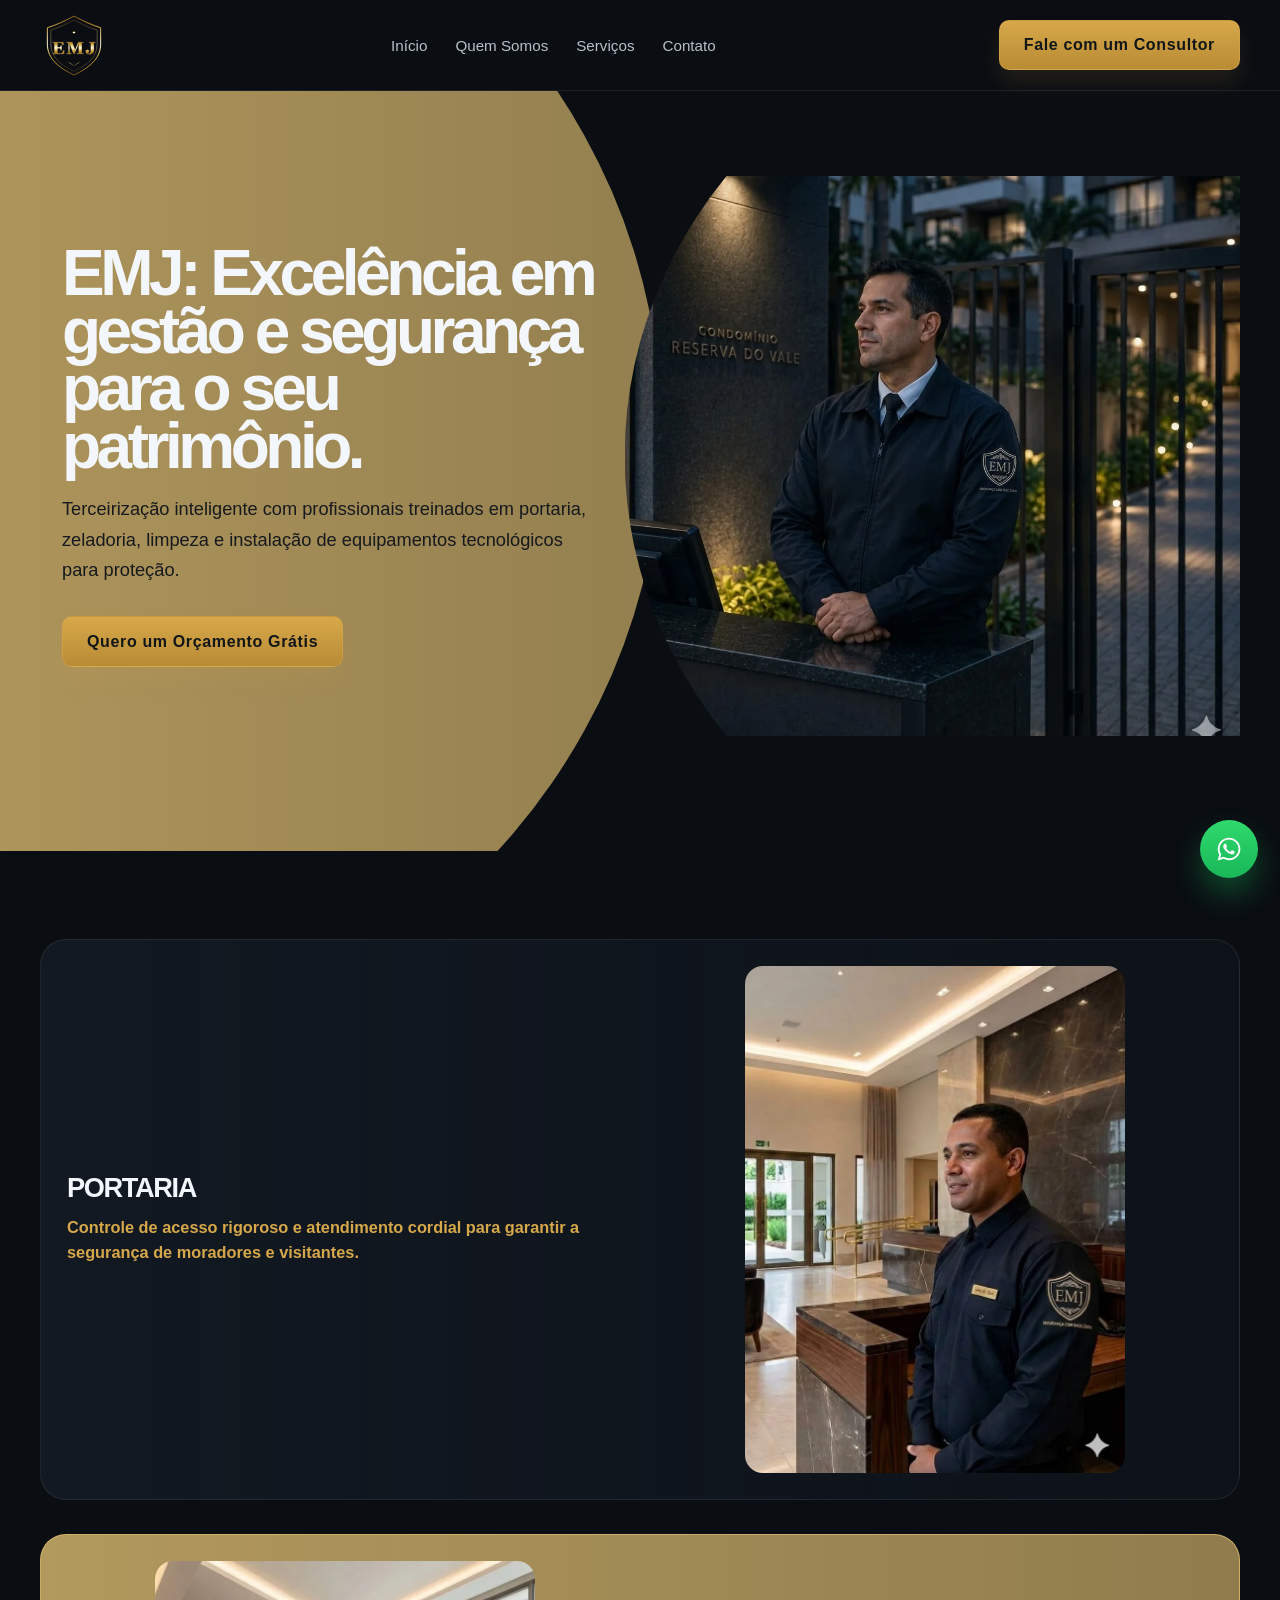
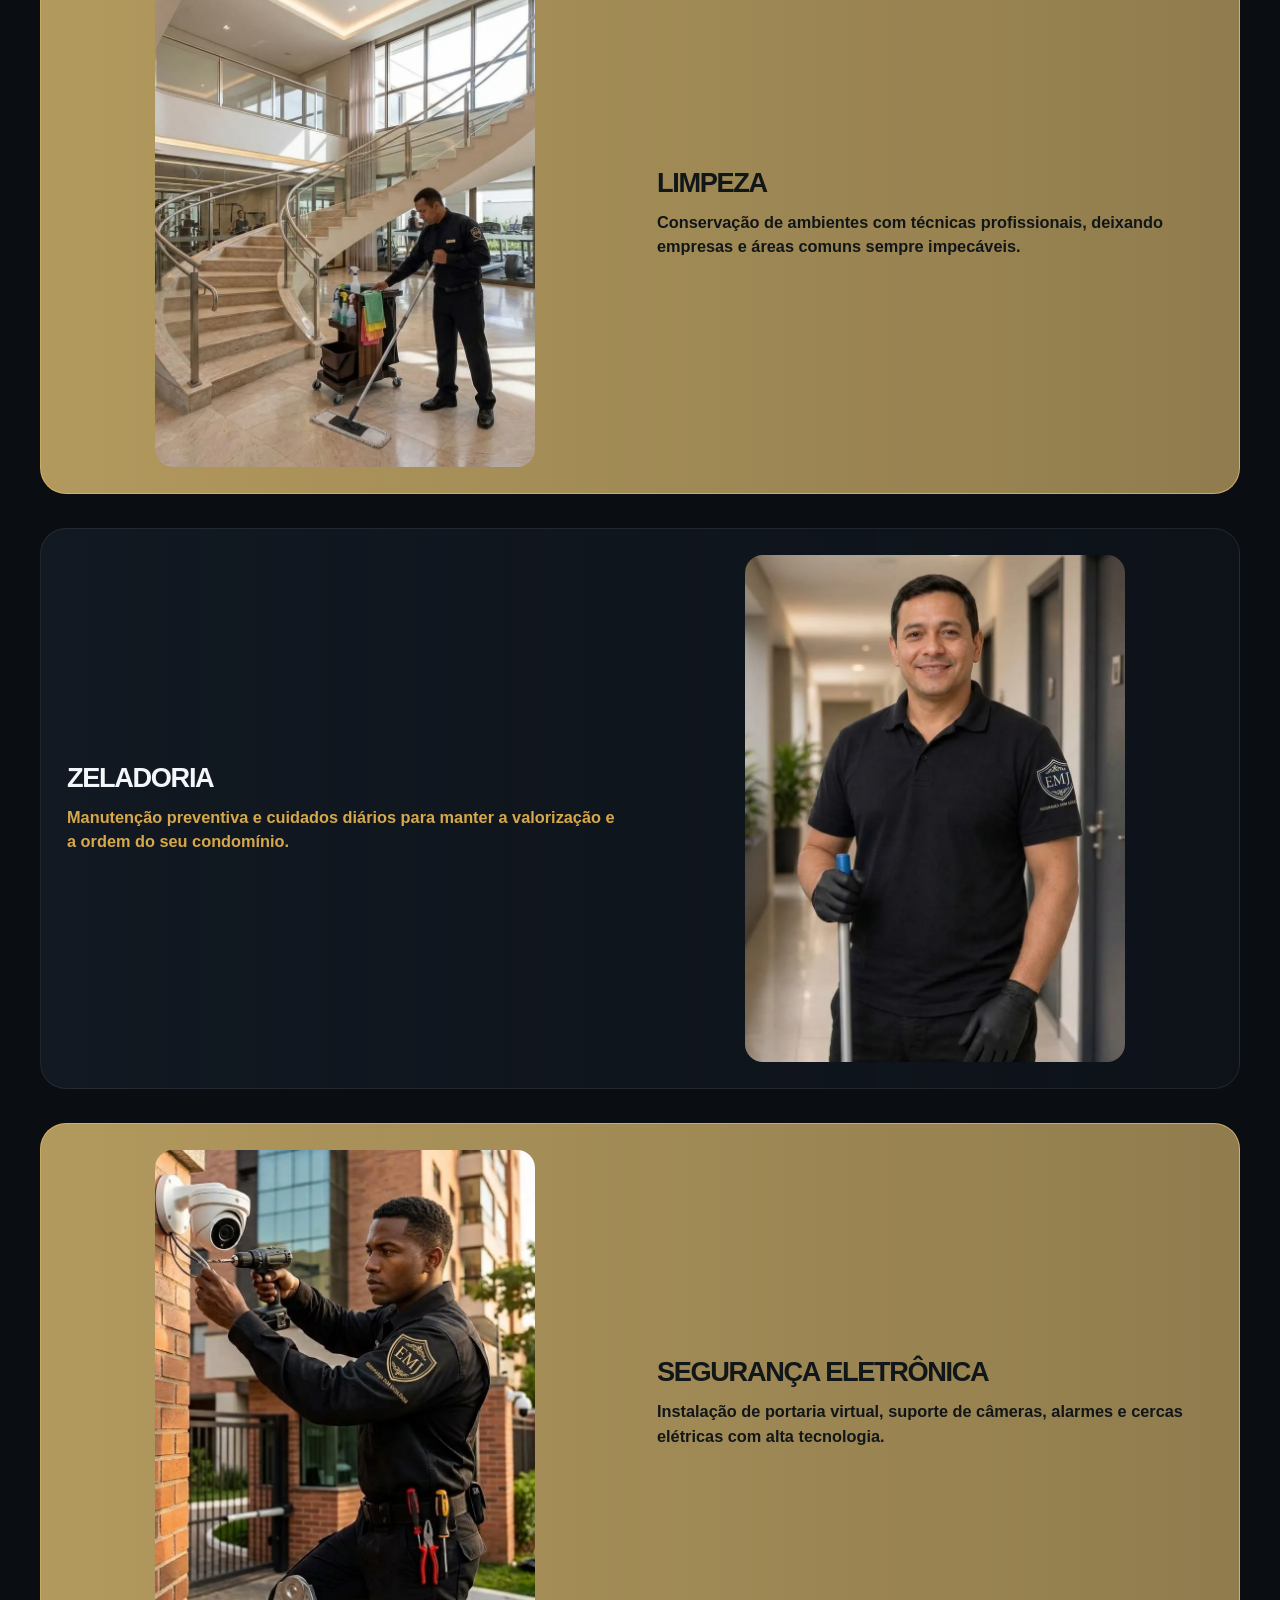
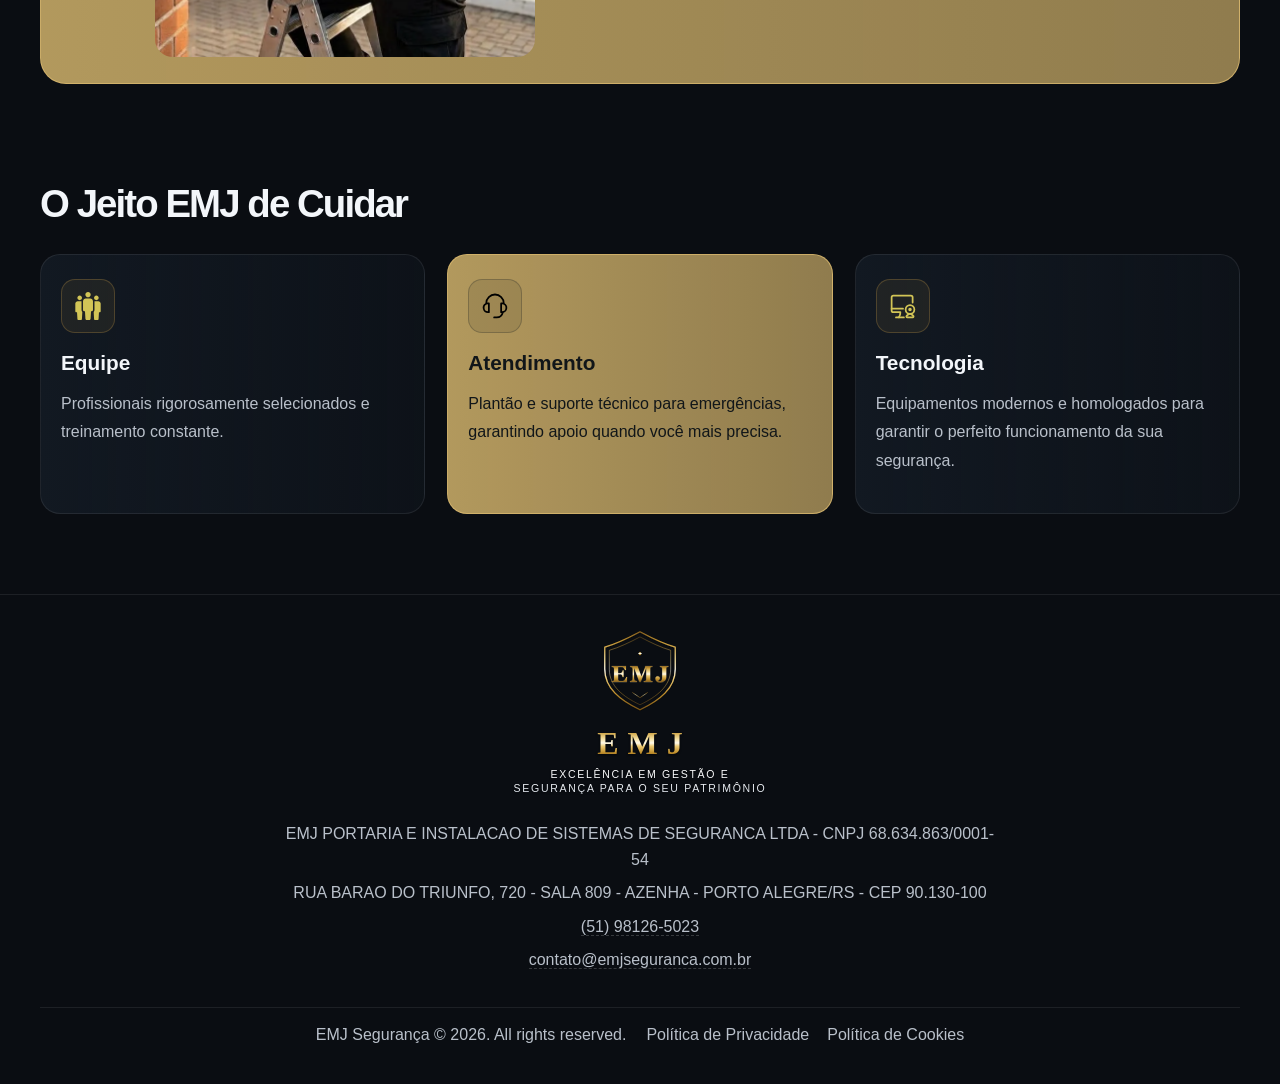
==== commit dd2b505c: "nova foto de seguranca eletronica em webp Convertida com os mesmos parametros das demais (q=82, meth" ====
--- a/index.html
+++ b/index.html
@@ -128,7 +128,7 @@
 
             <li class="linha-item linha-direita">
               <article class="linha-card">
-                <img class="linha-imagem" src="assets/instalacao.webp" alt="Segurança Eletrônica" width="1024" height="1024" loading="lazy" decoding="async" />
+                <img class="linha-imagem" src="assets/instalacao.webp?v=2" alt="Segurança Eletrônica" width="1024" height="1024" loading="lazy" decoding="async" />
                 <div class="linha-texto">
                   <h2>Segurança Eletrônica</h2>
                   <p>Instalação de portaria virtual, suporte de câmeras, alarmes e cercas elétricas com alta tecnologia.</p>
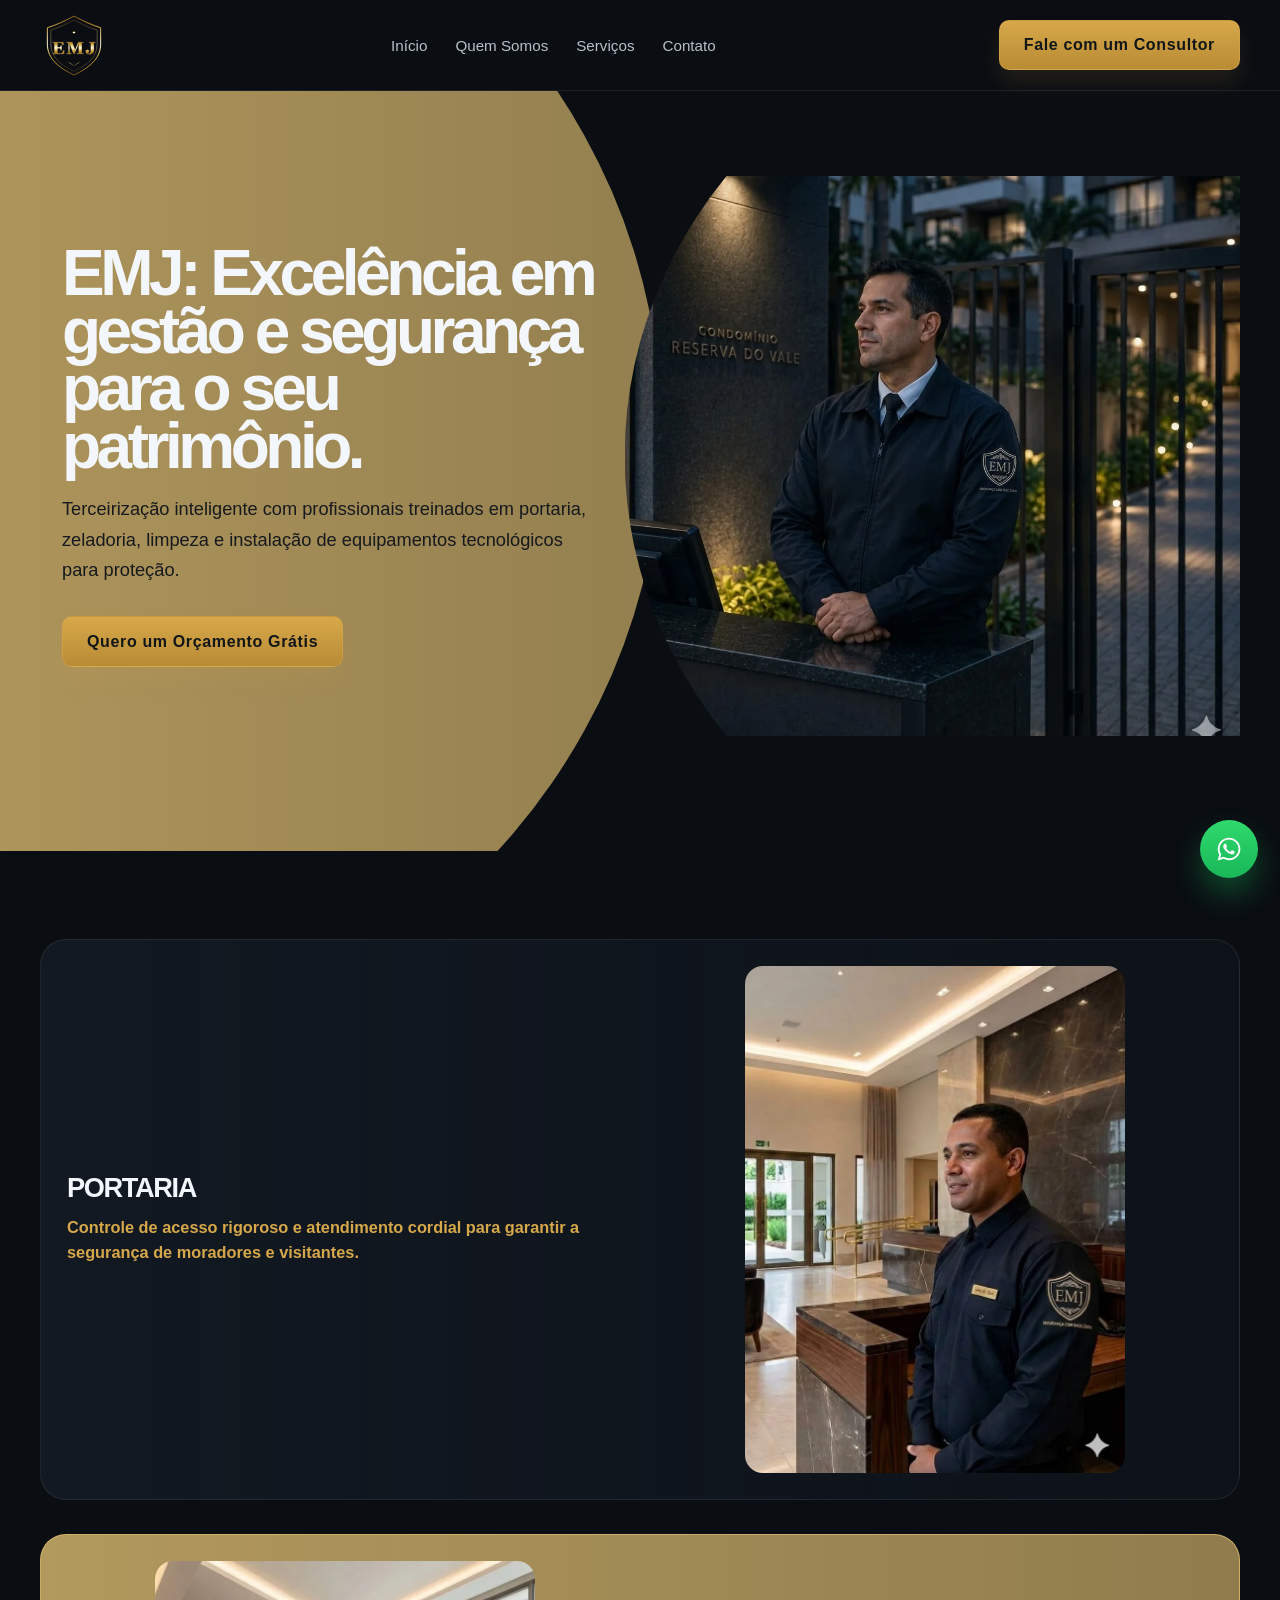
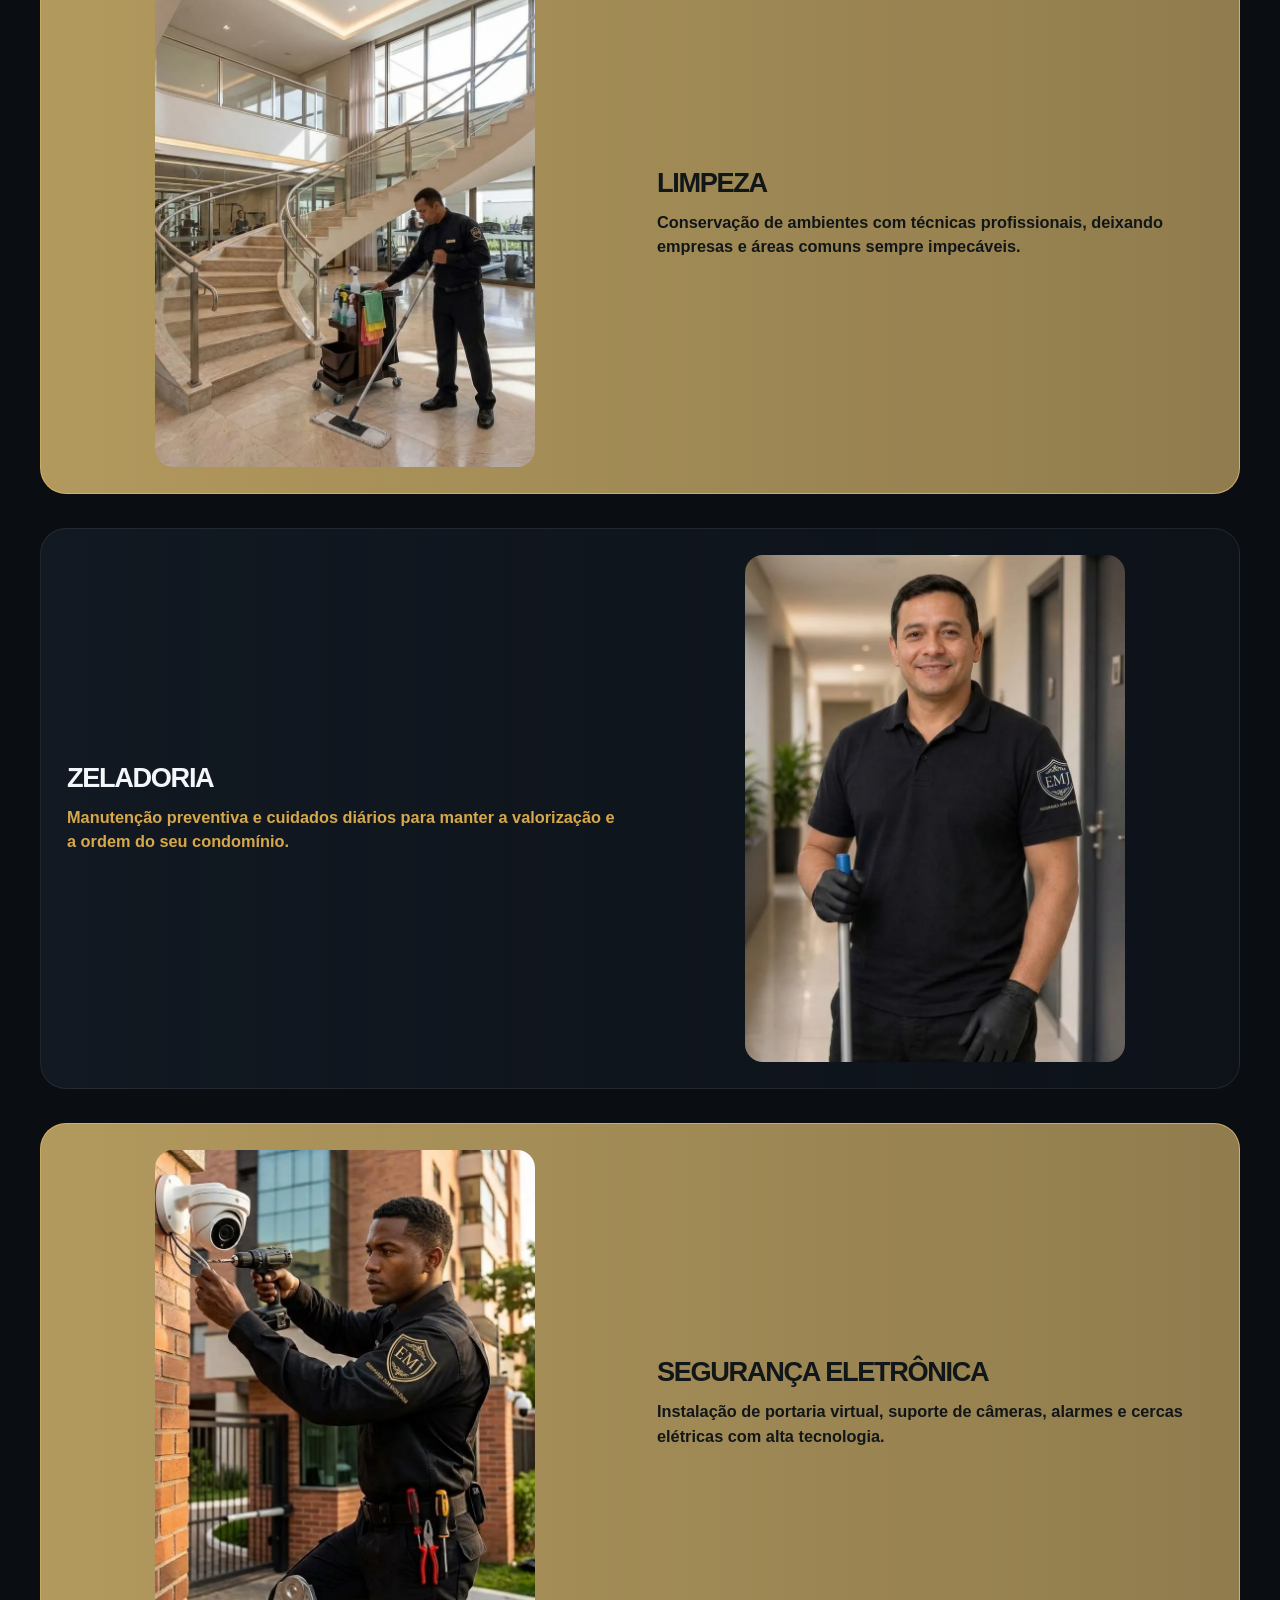
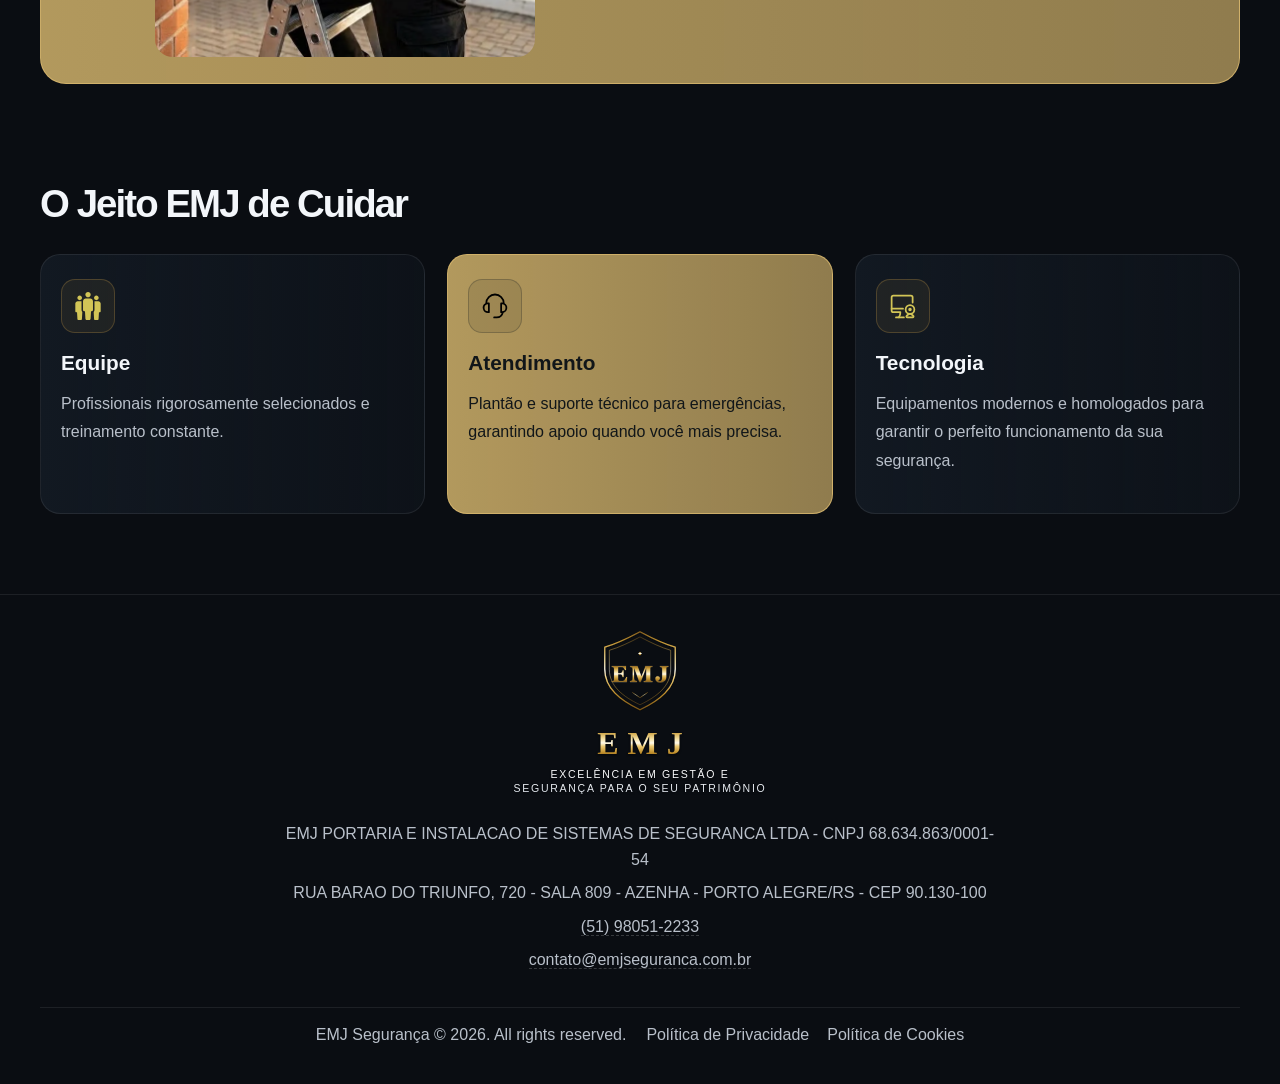
==== commit d6db26d9: "telefone de contato passa a ser (51) 98051-2233 Trocado nos tres lugares onde o numero aparece: a co" ====
--- a/index.html
+++ b/index.html
@@ -33,7 +33,7 @@
         "url": "https://emjseguranca.com.br/",
         "image": "https://emjseguranca.com.br/assets/capa.png",
         "taxID": "68.634.863/0001-54",
-        "telephone": "+5551981265023",
+        "telephone": "+5551980512233",
         "email": "contato@emjseguranca.com.br",
         "address": {
           "@type": "PostalAddress",
@@ -205,9 +205,9 @@
       </div>
     </footer>
 
-    <a class="wa-float" href="https://wa.me/5551981265023?text=Ol%C3%A1%2C%20preciso%20de%20informa%C3%A7%C3%A3o%20ou%20de%20or%C3%A7amento." aria-label="Falar no WhatsApp" target="_blank" rel="noreferrer">
+    <a class="wa-float" href="https://wa.me/5551980512233?text=Ol%C3%A1%2C%20preciso%20de%20informa%C3%A7%C3%A3o%20ou%20de%20or%C3%A7amento." aria-label="Falar no WhatsApp" target="_blank" rel="noreferrer">
       <svg xmlns="http://www.w3.org/2000/svg" viewBox="0 0 448 512" aria-hidden="true"><!--!Font Awesome Free v7.3.1 by @fontawesome - https://fontawesome.com License - https://fontawesome.com/license/free Copyright 2026 Fonticons, Inc.--><path d="M380.9 97.1c-41.9-42-97.7-65.1-157-65.1-122.4 0-222 99.6-222 222 0 39.1 10.2 77.3 29.6 111L0 480 117.7 449.1c32.4 17.7 68.9 27 106.1 27l.1 0c122.3 0 224.1-99.6 224.1-222 0-59.3-25.2-115-67.1-157zm-157 341.6c-33.2 0-65.7-8.9-94-25.7l-6.7-4-69.8 18.3 18.6-68.1-4.4-7c-18.5-29.4-28.2-63.3-28.2-98.2 0-101.7 82.8-184.5 184.6-184.5 49.3 0 95.6 19.2 130.4 54.1s56.2 81.2 56.1 130.5c0 101.8-84.9 184.6-186.6 184.6zM325.1 300.5c-5.5-2.8-32.8-16.2-37.9-18-5.1-1.9-8.8-2.8-12.5 2.8s-14.3 18-17.6 21.8c-3.2 3.7-6.5 4.2-12 1.4-32.6-16.3-54-29.1-75.5-66-5.7-9.8 5.7-9.1 16.3-30.3 1.8-3.7 .9-6.9-.5-9.7s-12.5-30.1-17.1-41.2c-4.5-10.8-9.1-9.3-12.5-9.5-3.2-.2-6.9-.2-10.6-.2s-9.7 1.4-14.8 6.9c-5.1 5.6-19.4 19-19.4 46.3s19.9 53.7 22.6 57.4c2.8 3.7 39.1 59.7 94.8 83.8 35.2 15.2 49 16.5 66.6 13.9 10.7-1.6 32.8-13.4 37.4-26.4s4.6-24.1 3.2-26.4c-1.3-2.5-5-3.9-10.5-6.6z"/></svg>
     </a>
-    <script src="js/contato.js"></script>
+    <script src="js/contato.js?v=2"></script>
   </body>
 </html>
